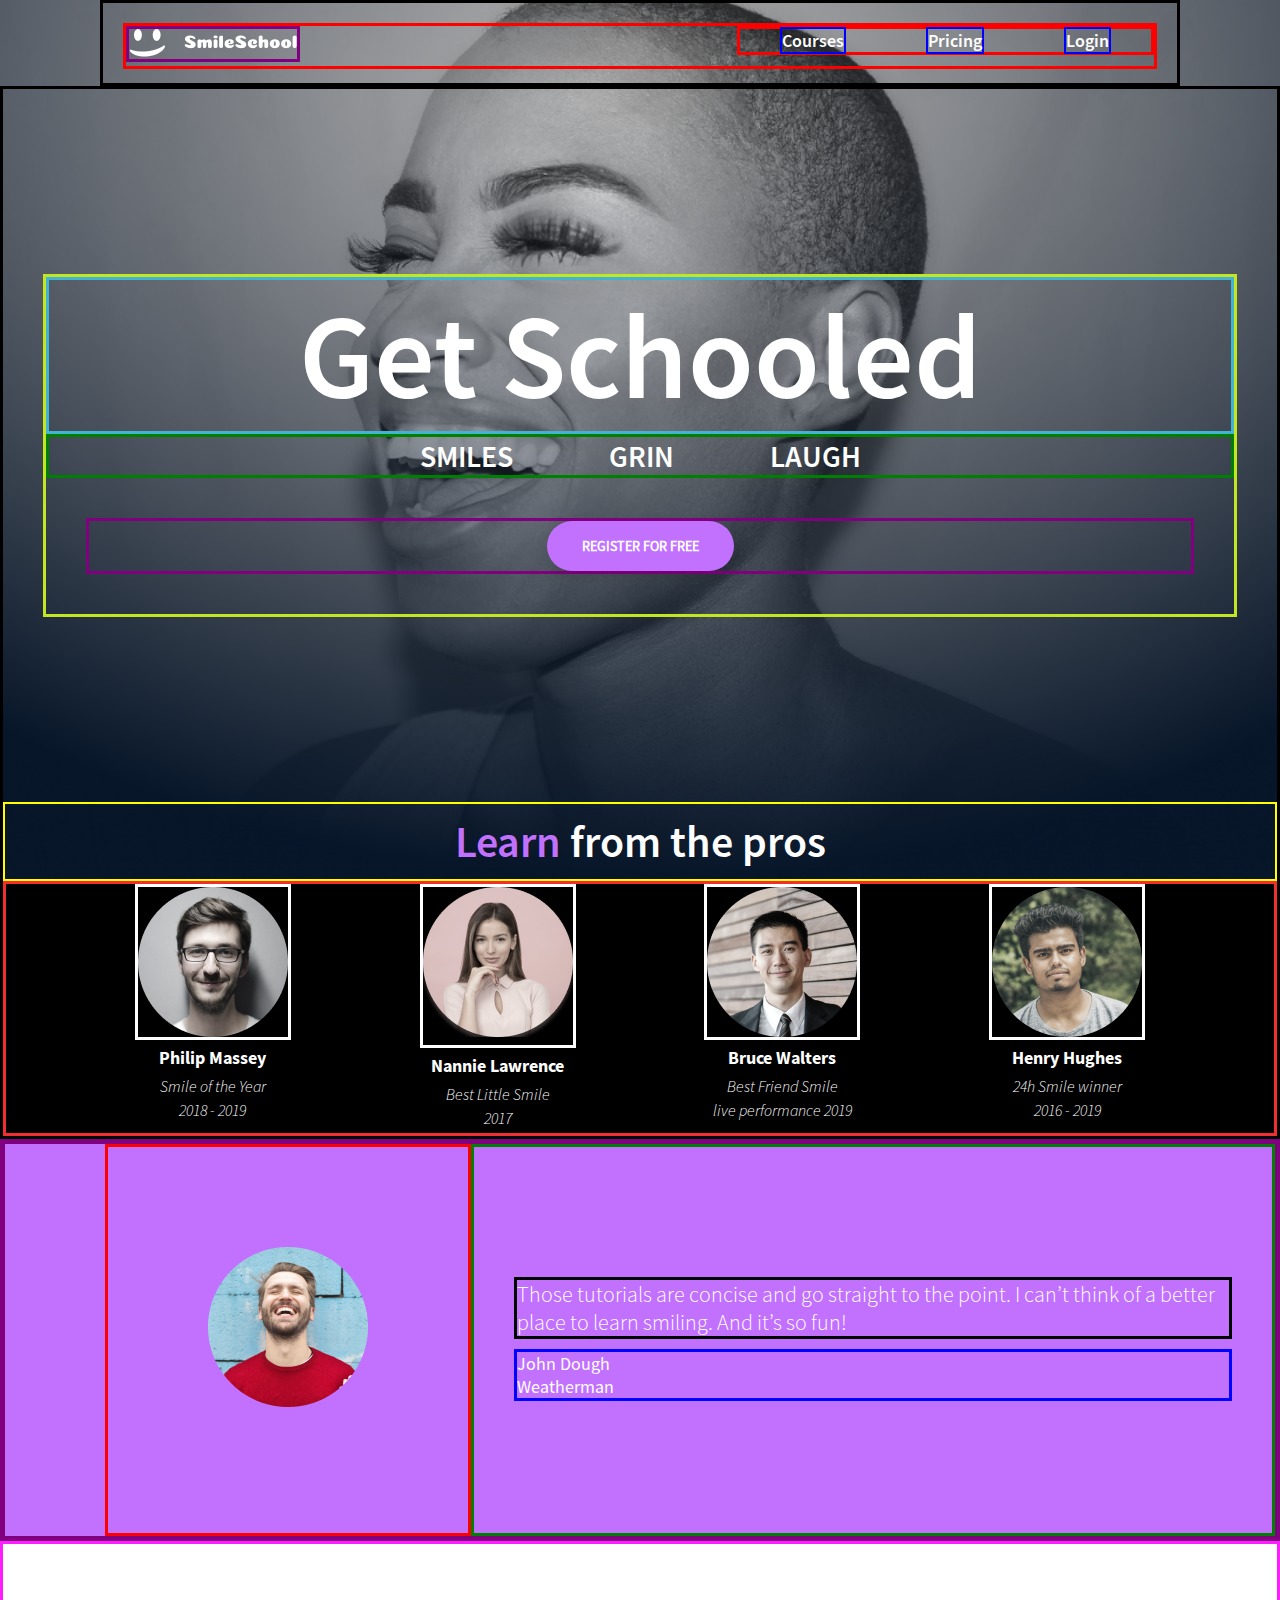
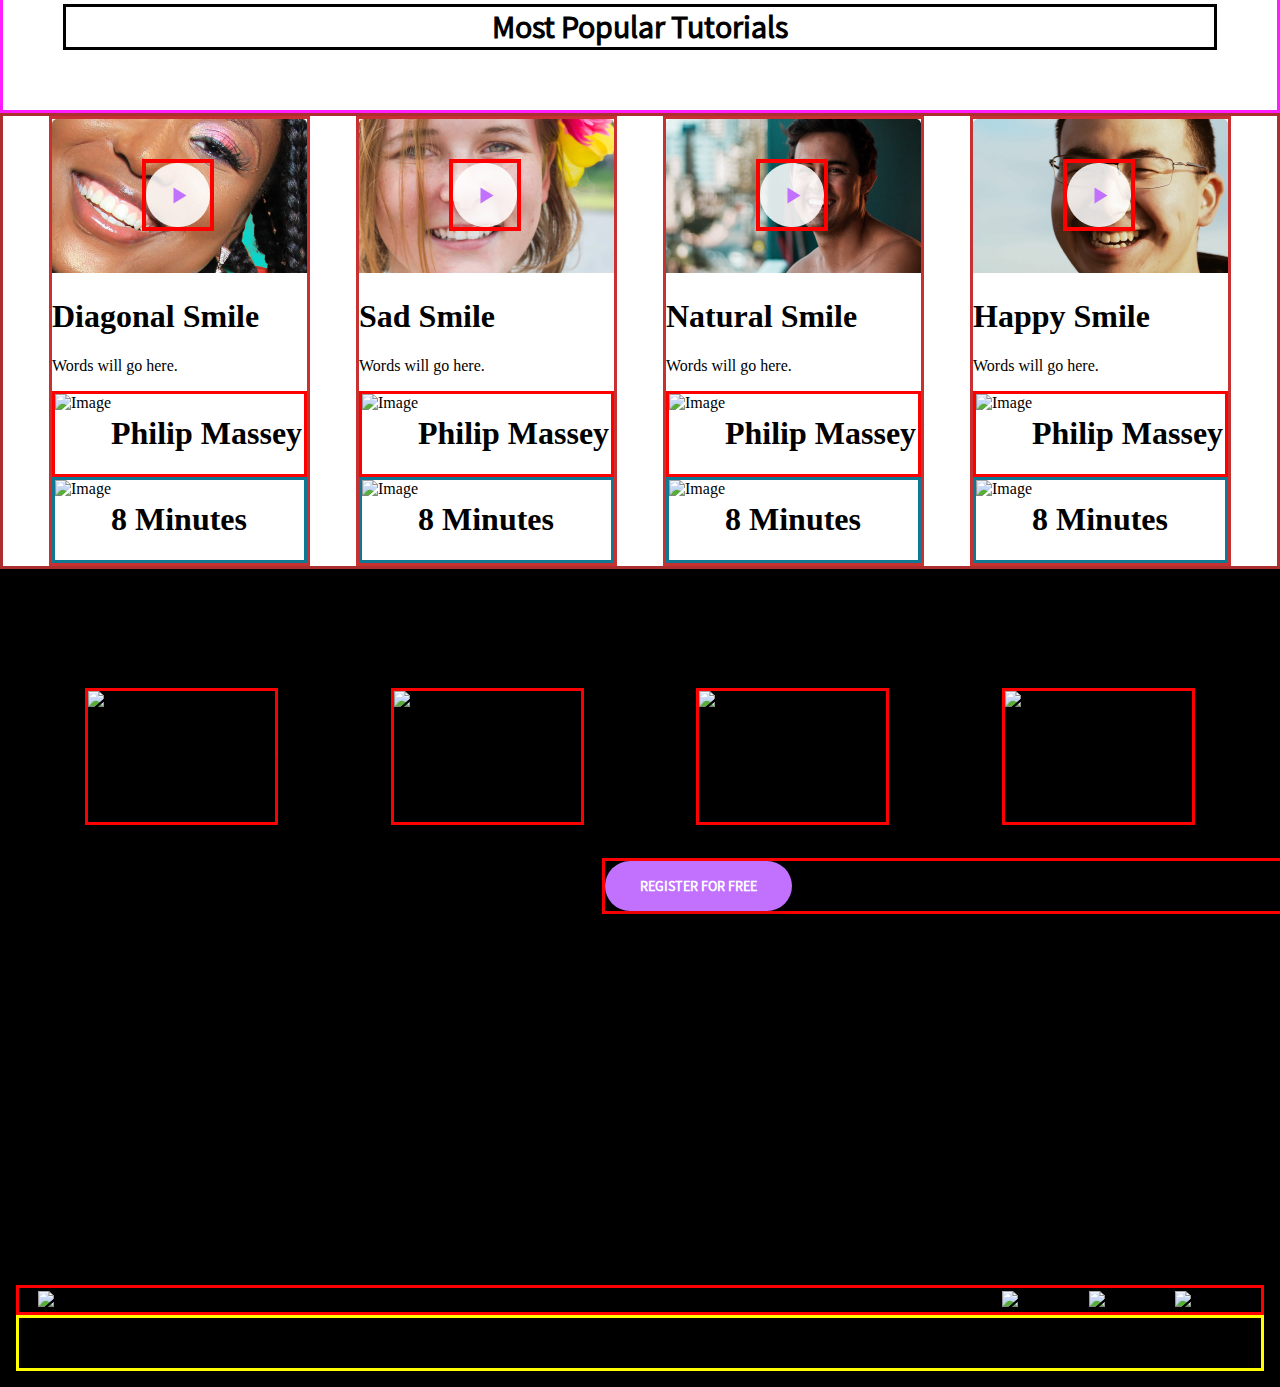
==== css_advanced/index.html @ c8254a36 "Had to rename repository to css advanced" ====
<!DOCTYPE html>
<html lang="en">

<head>
  <!-- Required meta tags -->
  <meta charset="utf-8">
  <meta name="viewport" content="width=device-width, initial-scale=1, shrink-to-fit=no">
  <link rel="stylesheet" href="index.css">
  <title>Figma</title>
</head>

<body>

  <!--This is the Navigation Bar, it contains the logo and links-->
  <div class="Header">
    <header>
      <div class="headerborder">
      <img class="headerlogo" src="./Images/logo.png" alt="Figma Logo" />
        <div class="links">
          <li><a href="Link">Courses</a></li>
          <li><a href="Link">Pricing</a></li>
          <li><a href="Link">Login</a></li>
        </div>
      </div>
    </header>
  </div>

    <main>
      <section class="Banner">
          <!--This is the Banner that says "Get Schooled"-->
          <div class="GetSchooled">
            <h1>Get Schooled</h1>
            <p>Smiles Grin Laugh</p>
            <div class="buttoncontainer">
            <button class="schooledbutton">Register for free</button>
          </div>
          </div>
          <!------------------------------------------------->

          <!--This will show the 4 pros (Phillip, Nannie, Bruce, and Henry)-->
          <div class="learntitle">
            <h1 class="learn"><span style="color: #C271FF">Learn</span> from the pros</h1>
          </div>

          <div class="ThePros">

              <!--Phillip Massey Section-->
              <div class="PhilipMassey">
                <img src="./Images/PhillipMasseyIcon.png" alt="PhilipMasseyIcon">
                <h1>Philip Massey</h1>
                <p>Smile of the Year<br>2018 - 2019</p>
              </div>

              <!--Nannie Lawrence Section-->
              <div class="NannieLawrence">
                <img src="./Images/NannieLawrenceIcon.png" alt="NannieLawrenceIcon">
                <h1>Nannie Lawrence</h1>
                <p>Best Little Smile<br>2017</p>
              </div>

              <!--Bruce Walters Section-->
              <div class="BruceWalters">
                <img src="./Images/BruceWaltersIcon.png" alt="BruceWaltersIcon">
                <h1>Bruce Walters</h1>
                <p>Best Friend Smile<br>live performance 2019</p>
              </div>

              <!--Henry Hughes Section-->
              <div class="HenryHughes">
                <img src="./Images/HenryHughesIcon.png" alt="HenryHughesIcon">
                <h1>Henry Hughes</h1>
                <p><p>24h Smile winner<br>2016 - 2019</p></p>
              </div>
            </div>
      </section>



      <!--This will contain the quote-->
      <section>
        <div class="thequote">
        <div class="QuotePerson">
          <img src="./Images/Quoteman.png" alt="mugshot">
        </div>
        <div class="QuoteSection">
          <p class="quote">Those tutorials are concise and go straight to the point. I can’t think of a better<br> place to learn smiling. And it’s so fun!</p>
          <p class="author">John Dough <br>Weatherman</p>
        </div>
      </div>
      </section>


      <!--This is a gallery of all of the deifferent videos, as well as who made them-->
      <section>
        <div class="VideoSection">
          <div class="titlevideo">
          <h1 class="populartitle">Most Popular Tutorials</h1>
          </div>
          
          <div class="videogallery">

            <!--Diagonal Smile by Philip Massey-->
            <div class="Video">
              <img class="play" src="./Images/play.png" alt="">
              <img src="./Images/preview.png" alt="image">
              <h1>Diagonal Smile</h1>
              <p>Words will go here.</p>


                  <div class="philipmaseyvideo">
                    <img src="" alt="Image">
                    <h1>Philip Massey</h1>
                  </div>

                  <div class="philipmaseyrating">
                    <img src="" alt="Image">
                    <h1>8 Minutes</h1>
                  </div>
            </div>


            <!--Sad by Philip Massey-->
            <div class="Video">
              <img class="play" src="./Images/play.png" alt="">
              <img src="./Images/preview (1).png" alt="image">
              <h1>Sad Smile</h1>
              <p>Words will go here.</p>


                  <div class="philipmaseyvideo">
                    <img src="" alt="Image">
                    <h1>Philip Massey</h1>
                  </div>

                  <div class="philipmaseyrating">
                    <img src="" alt="Image">
                    <h1>8 Minutes</h1>
                  </div>
            </div>

            <!--Natural Smile by Philip Massey-->
            <div class="Video">
              <img class="play" src="./Images/play.png" alt="">
              <img src="./Images/preview (2).png" alt="image">
              <h1>Natural Smile</h1>
              <p>Words will go here.</p>


                  <div class="philipmaseyvideo">
                    <img src="" alt="Image">
                    <h1>Philip Massey</h1>
                  </div>

                  <div class="philipmaseyrating">
                    <img src="" alt="Image">
                    <h1>8 Minutes</h1>
                  </div>
            </div>

            <!--Happy Smile by Philip Massey-->
            <div class="Video">
              <img class="play" src="./Images/play.png" alt="">
              <img src="./Images/preview (3).png" alt="image">
              <h1>Happy Smile</h1>
              <p>Words will go here.</p>


                  <div class="philipmaseyvideo">
                    <img src="" alt="Image">
                    <h1>Philip Massey</h1>
                  </div>

                  <div class="philipmaseyrating">
                    <img src="" alt="Image">
                    <h1>8 Minutes</h1>
                  </div>
            </div>
          </div>
        </section>



          <!--This will explain the benefits of memberships.-->
          <section>
            <h1 class="freemembershiptitle">Free Membership</h1>
            <div class="Membership">

              <div class="smileyface">
                <img src="" alt="img">
                <h1>Lorem Ipsum</h1>
                <p>Description box goes here</p>
              </div>

              <div class="smileyface">
                <img src="" alt="img">
                <h1>Lorem Ipsum</h1>
                <p>Description box goes here</p>
              </div>

              <div class="smileyface">
                <img src="" alt="img">
                <h1>Lorem Ipsum</h1>
                <p>Description box goes here</p>
              </div>

              <div class="smileyface">
                <img src="" alt="img">
                <h1>Lorem Ipsum</h1>
                <p>Description box goes here</p>
              </div>
            </div>
            <div class="registerbutton">
              <button class="rbutton">Register for Free</button>
            </div>
          </section>

          <!--This will display the FAQ section. Each row will conntain to boxes-->
          <section>
            <h1 class="FAQ">F.A.Q</h1>

            <div class="Row1">
              <div class="Box1">
                <h1>How does this work?</h1>
                <p>paste description here</p>
              </div>
              <div class="Box2">
                <h1>How does this work?</h1>
                <p>paste description here</p>
              </div>
            </div>

            <div class="Row2">
              <div class="Box1">
                <h1>How does this work?</h1>
                <p>paste description here</p>
              </div>
              <div class="Box2">
                <h1>How does this work?</h1>
                <p>paste description here</p>
              </div>
            </div>
          </section>

    </main>
    <!--This will display the Footer-->
    <footer>
      <div class="Footer">
        <div class="footerborder">
          <div class="logoandicons">
            <div class="bottomicon">
              <img src="" alt="bottomicon">
            </div>
            <div class="bottomlogos">
              <img src="" alt="mediaicon">
              <img src="" alt="mediaicon">
              <img src="" alt="mediaicon">
            </div>
          </div>
          <div class="bottomtext">
            <p>@smileschool2020</p>
          </div>
        </div>
      </div>
            
    </footer>
</body>
</html>
---- css_advanced/index.css ----
@font-face {
    font-family: Source Sans Pro;
    src: url(./Fonts/source-sans-pro/SourceSansPro-Regular.otf);
}

@font-face {
    font-family: Source Sans Pro-Black;
    src: url(./Fonts/source-sans-pro/SourceSansPro-Black.otf);
}

@font-face {
    font-family: Source Sans Pro-SemiBold;
    src: url(./Fonts/source-sans-pro/SourceSansPro-Semibold.otf);
}

@font-face {
    font-family: Source Sans Pro-Bold;
    src: url(./Fonts/source-sans-pro/SourceSansPro-Bold.otf);
}

@font-face {
    font-family: Source Sans Pro_Lightit;
    src: url(./Fonts/source-sans-pro/SourceSansPro-LightIt.otf);
}

@font-face {
    font-family: Source Sans Pro-Light;
    src: url(./Fonts/source-sans-pro/SourceSansPro-Light.otf);
}

html,body
{
    overflow-x: hidden;
    background-image: url(./Images/Background.png);
    background-repeat: no-repeat;
    background-size:100%;
    margin: auto;
    background-color: black;
}

/*---------------------------------------------------------------*/
/*This is the Header. It contains the logo and the navbar links*/
.Header {
    border: 3px black solid;
    height: 80px;
    width: auto;
    margin: 0px 100px; 
}

.headerlogo  {
    border: purple 3px solid;
    height: 30px;
    width: auto;
}

.headerborder {
    border: 3px red solid;
    margin: 20px;
}

.links {
    border: red solid 3px;
    display: flex;
    float: right;
    list-style: none;
}

.links a {
    color: #FFF;
    font-family: Source Sans Pro-SemiBold;
    font-size: 18px;
    font-style: normal;
    font-weight: 700;
    line-height: normal;
    margin: 40px;
    border: blue solid 2px;
    text-decoration: none;
    transition: 0.3s all;
}

.links a:hover {
    transition: 0.3s;
    font-size: 27px;
    color: blue;
}

/*---------------------------------------------------------------*/

/*---------------------------------------------------------------*/
/*This is the main banner. It will containn the title 
    Get Schooled along with the pros listed below*/
.Banner {
    border: 3px black solid;;
    height: auto;
    width: auto;
}

.GetSchooled {
    margin: 185px 40px;
    border: 3px rgb(194, 230, 34) solid;
    align-items: center;
}

.GetSchooled h1 {
    color: #FFF;
    text-align: center;
    font-family: Source Sans Pro-SemiBold;
    font-size: 120px;
    font-style: normal;
    font-weight: 700;
    line-height: normal;
    border: rgb(67, 179, 210) solid 3px;
    margin: 0px;
}

.GetSchooled p {
    color: #FFF;
    text-align: center;
    font-family: Source Sans Pro-SemiBold;
    font-size: 30px;
    font-style: normal;
    font-weight: 700;
    line-height: normal;
    border: green 3px solid;
    word-spacing: 90px;
    text-transform: uppercase;
    margin: 0px;
}

.GetSchooled p:hover {
    transform: scale(1.1);
    transition: 0.3s ease-in;
}

.buttoncontainer {
    text-align: center;
    border: purple 3px solid;
    margin: 40px;
}

/*This button will have an effect when you hover over it.*/
button {
    color: #FFF;
    text-align: center;
    font-family: Source Sans Pro;
    font-size: 14px;
    font-style: normal;
    font-weight: 600;
    line-height: normal;
    height: 50px;
    align-content: center;
    justify-content: center;
    font-size: 14px;
    margin: auto;
    padding: 1em 2.5em 1em 2.5em;
    border: none;
    border-radius: 30px;
    text-transform: uppercase;
    background: #C271FF;
    box-shadow: 0 0.4em 1em rgba(0, 0, 0, 0.1);
}

button:hover {
    color: #C271FF;
    transition: 0.2s;
    transform: scale(1.02);
    background-color: white;
    box-shadow: 0 0.4em 1em rgba(0, 0, 0, 0.1),
                0 0.4em 1em rgba(0, 0, 0, 0.1),
                0 0.4em 1em rgba(0, 0, 0, 0.1),
                0 0.4em 1em rgba(0, 0, 0, 0.1);
}

.learntitle {
    color: #FFF;
    font-family: Source Sans Pro-SemiBold;
    font-size: 22px;
    font-style: normal;
    font-weight: 300;
    line-height: normal;
    text-align: center;
    border: yellow solid 2px;
}

.learntitle h1 {
    margin: 10px;
}


.ThePros {
    border: 3px rgb(241, 47, 47) solid;
    display: flex;
    justify-content: space-evenly;
}

/*Each icon will grow and saturate when hovered over*/
.ThePros img {
    filter: saturate(0.4);
    border: white solid 3px;
}

.ThePros img:hover {
    filter: saturate(1);
    transition: 0.3s;
    transform: scale(1.1);
}


.ThePros h1 {
    color: #FFF;
    text-align: center;
    font-family: Source Sans Pro-Bold;
    font-size: 18px;
    font-style: normal;
    font-weight: 900;
    line-height: 27px;
    margin: 0px;
}

.ThePros p {
    color: #FFF;
    text-align: center;
    font-family: Source Sans Pro_Lightit;
    font-size: 16px;
    font-style: italic;
    font-weight: 400;
    line-height: 24px;
    margin: 3px;
}


/*---------------------------------------------------------------*/

/*---------------------------------------------------------------*/
/*This will display a portrait of a man, along with his quote to the side*/
.thequote {
    display: flex;
    border: purple solid 5px;
    margin-top: 0px;
    width: auto;
    height: 392px;
    background-color: #C271FF;
}

.QuotePerson {
    align-items: center;
    justify-content: center;
    border: 3px red solid;
    margin-left: 100px;
}

.QuotePerson img {
    display: flex;
    margin: 100px;
}

.QuoteSection {
    width: 900px;
    border: green 3px solid;
    justify-content: center;
}

.QuoteSection .quote{
    font-family: Source Sans Pro-Light;
    color: #FFF;
    font-size: 22px;
    border: 3px black solid;
    margin-top: 130px;
}

.QuoteSection p {
    color: #FFF;
    font-family: Source Sans Pro;
    border: blue solid 3px;
    margin: 10px 40px;
    font-size: 18px;
}

.QuoteSection 
/*---------------------------------------------------------------*/

/*---------------------------------------------------------------*/
/*This is the video gallery that will display thumbnails and the 
    content creator*/
.VideoSection {
    border: 3px black solid;
}

.titlevideo {
    background-color: #FFF;
    border: rgb(255, 29, 255) solid 3px;
}

.populartitle {
    border: 3px black solid;
    text-align: center;
    margin: 60px;
    font-family: Source Sans Pro;
}

.videogallery {
    background-color: #FFF;
    border: 3px rgb(173, 46, 46) solid;
    display: flex;
    justify-content: space-evenly;
}

.play {
    margin: 40px 90px;
    position: absolute;
    border: red solid 4px;
    transition: 0.3s;
}

.play:hover {
    transition: 0.3s;
    transform: scale(1.1);
    filter: brightness(1.1);
}

.Video {
    height: 100%;
    border: 3px rgb(199, 49, 49) solid;
}

.philipmaseyvideo {
    border: 3px red solid;
    display: flex;
}

.philipmaseyrating {
    border: 3px rgb(16, 120, 147) solid;
    display: flex;
}
/*---------------------------------------------------------------*/

/*---------------------------------------------------------------*/
/*This is the Freemembership section. Most of the text will be lorem ipsum,
    along with a register for free button*/
.freemembershiptitle {
    text-align: center;
    border: 3px black solid;
}

.Membership {
    border: 3px black solid;
    display: flex;
    justify-content: space-evenly;
}

.Membership h1 {
    text-align: center;
}

.Membership p {
    text-align: center;
}

.smileyface {
    border: 3px red solid;
    margin: 30px;
}

.registerbutton {
    border: 3px red solid;
    position: relative;
    left: 47%;
}
/*---------------------------------------------------------------*/

/*---------------------------------------------------------------*/
/*This will display the FAQ section, also mostly filled with Lorem Ipsum*/

.FAQ {
    margin-top: 50px;
    border: 3px black solid;
    text-align: center;
}

.Row1 {
    border: 3px black solid;
    justify-content: space-evenly;
    display: flex;
}

.Row2 {
    border: 3px black solid;
    justify-content: space-evenly;
    display: flex;
}
/*---------------------------------------------------------------*/

/*---------------------------------------------------------------*/
/*This is the footer. It will be at the very end of the website and contain media icson.*/

.Footer {
    border: 3px black solid;
}

.footerborder {
    margin: 10px;
    border: 3px black solid;
}

.logoandicons {
    justify-content: right;
    display: flex;
    border: 3px red solid;
}

.bottomicon {
    left: -70%;
    position: relative;
    border: 3px black solid;
}

.bottomlogos {
    align-items: right;
    border: 3px black solid;
}

.bottomtext {
    text-align: center;
    justify-content: center;
    border: 3px yellow solid;
}
/*---------------------------------------------------------------*/
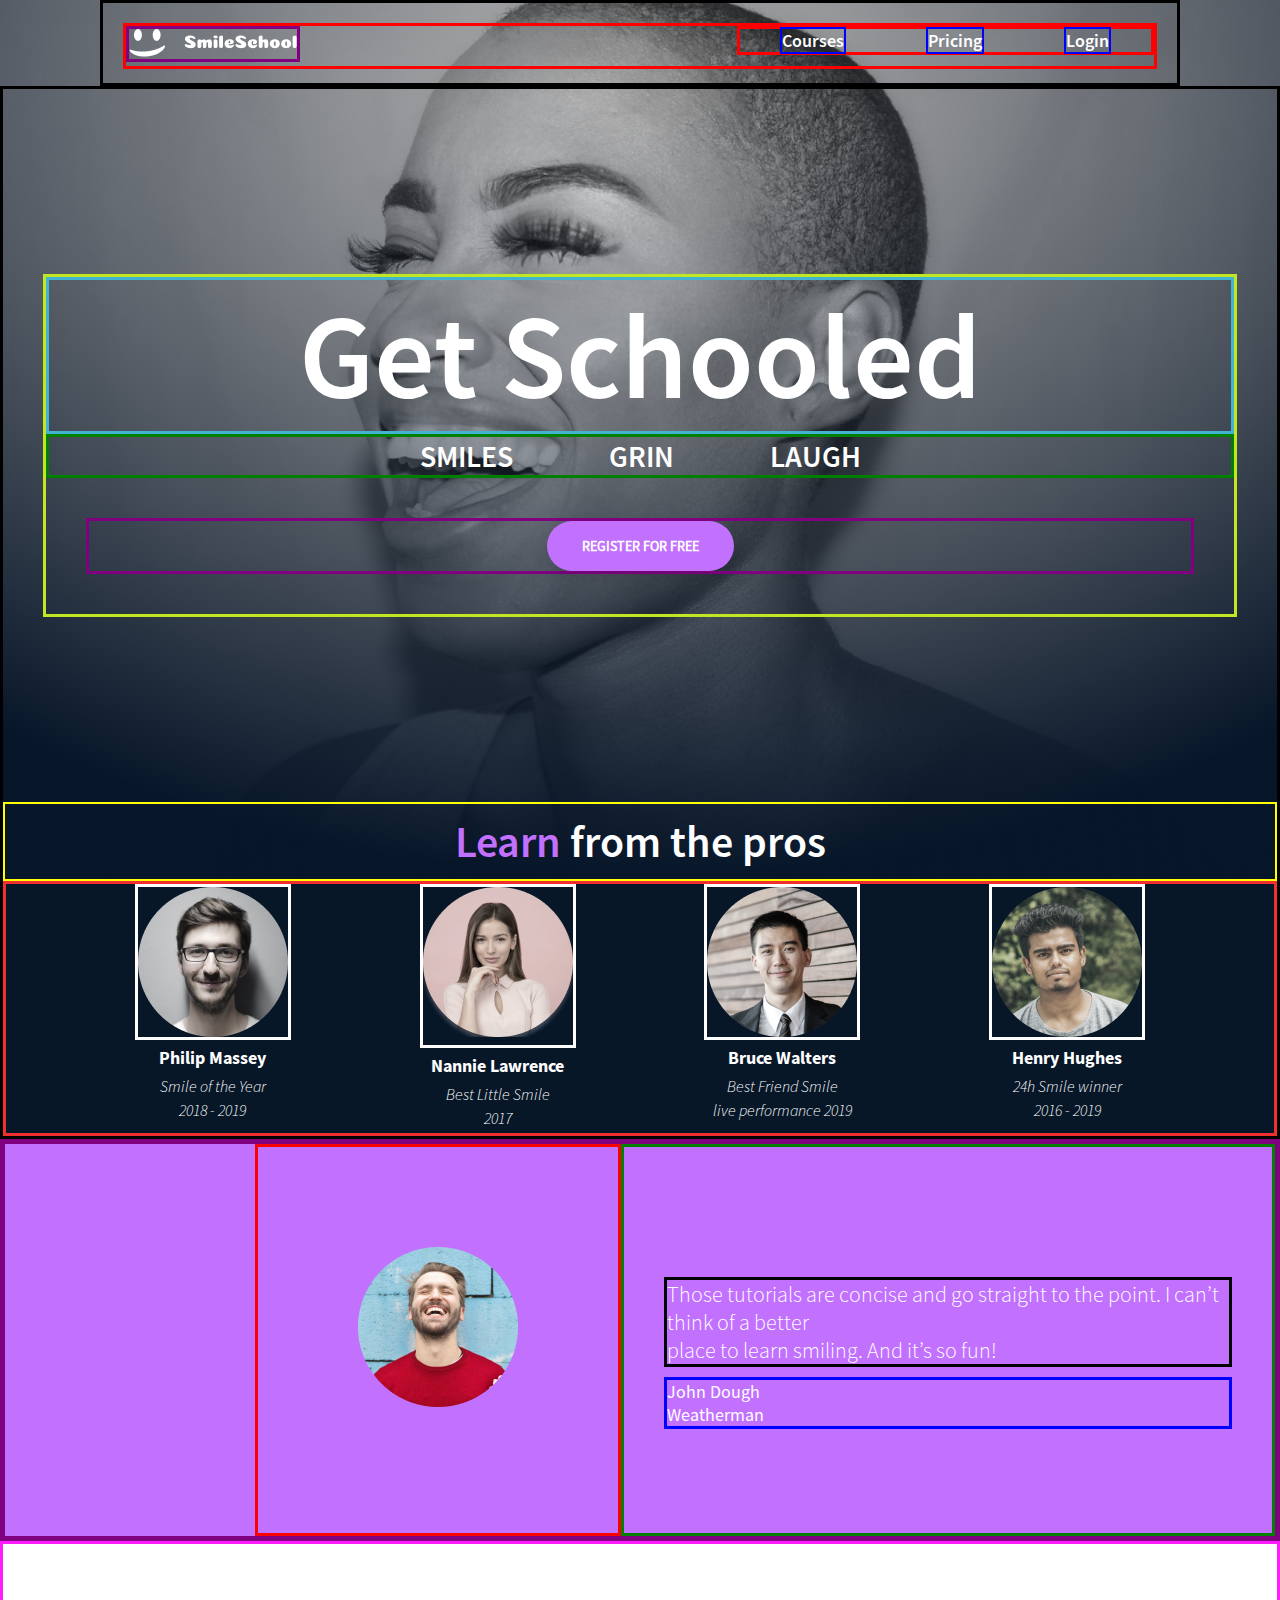
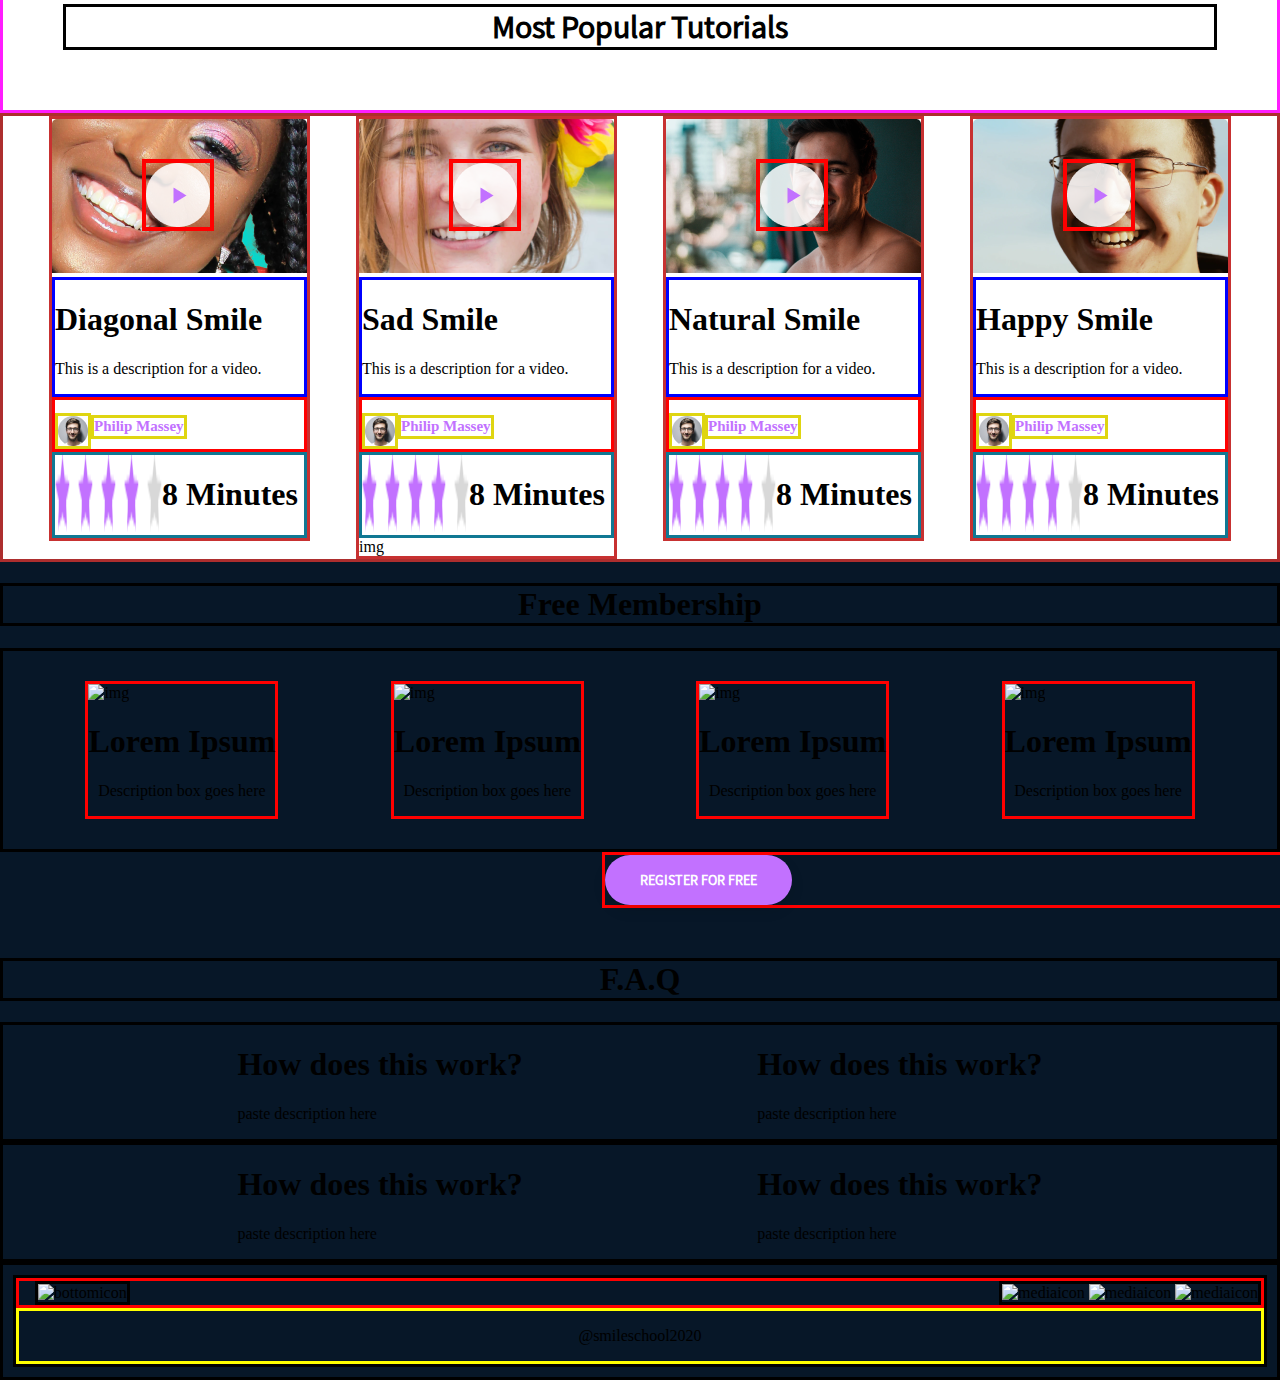
==== commit c77db21a: "video adjustments" ====
--- a/css_advanced/index.html
+++ b/css_advanced/index.html
@@ -103,17 +103,19 @@
             <div class="Video">
               <img class="play" src="./Images/play.png" alt="">
               <img src="./Images/preview.png" alt="image">
+              <div class="titleanddesc">
               <h1>Diagonal Smile</h1>
-              <p>Words will go here.</p>
-
-
-                  <div class="philipmaseyvideo">
-                    <img src="" alt="Image">
-                    <h1>Philip Massey</h1>
-                  </div>
-
-                  <div class="philipmaseyrating">
-                    <img src="" alt="Image">
+              <p>This is a description for a video.</p>
+            </div>
+
+
+                  <div class="philipmaseyvideo">
+                    <img src="./Images/smallavatar.png" alt="Image">
+                    <h1>Philip Massey</h1>
+                  </div>
+
+                  <div class="philipmaseyrating">
+                    <img src="./Images/rating.png" alt="Image">
                     <h1>8 Minutes</h1>
                   </div>
             </div>
@@ -123,18 +125,24 @@
             <div class="Video">
               <img class="play" src="./Images/play.png" alt="">
               <img src="./Images/preview (1).png" alt="image">
+              <div class="titleanddesc">
               <h1>Sad Smile</h1>
-              <p>Words will go here.</p>
-
-
-                  <div class="philipmaseyvideo">
-                    <img src="" alt="Image">
-                    <h1>Philip Massey</h1>
-                  </div>
-
-                  <div class="philipmaseyrating">
-                    <img src="" alt="Image">
-                    <h1>8 Minutes</h1>
+              <p>This is a description for a video.</p>
+              </div>
+
+
+                  <div class="philipmaseyvideo">
+                    <img src="./Images/smallavatar.png" alt="Image">
+                    <h1>Philip Massey</h1>
+                  </div>
+
+                  <div class="philipmaseyrating">
+                    <img src="./Images/rating.png" alt="Image">
+                    <h1>8 Minutes</h1>
+                  </div>
+
+                  <div>
+                    img
                   </div>
             </div>
 
@@ -142,17 +150,19 @@
             <div class="Video">
               <img class="play" src="./Images/play.png" alt="">
               <img src="./Images/preview (2).png" alt="image">
+              <div class="titleanddesc">
               <h1>Natural Smile</h1>
-              <p>Words will go here.</p>
-
-
-                  <div class="philipmaseyvideo">
-                    <img src="" alt="Image">
-                    <h1>Philip Massey</h1>
-                  </div>
-
-                  <div class="philipmaseyrating">
-                    <img src="" alt="Image">
+              <p>This is a description for a video.</p>
+              </div>
+
+
+                  <div class="philipmaseyvideo">
+                    <img src="./Images/smallavatar.png" alt="Image">
+                    <h1>Philip Massey</h1>
+                  </div>
+
+                  <div class="philipmaseyrating">
+                    <img src="./Images/rating.png" alt="Image">
                     <h1>8 Minutes</h1>
                   </div>
             </div>
@@ -161,17 +171,19 @@
             <div class="Video">
               <img class="play" src="./Images/play.png" alt="">
               <img src="./Images/preview (3).png" alt="image">
-              <h1>Happy Smile</h1>
-              <p>Words will go here.</p>
-
-
-                  <div class="philipmaseyvideo">
-                    <img src="" alt="Image">
-                    <h1>Philip Massey</h1>
-                  </div>
-
-                  <div class="philipmaseyrating">
-                    <img src="" alt="Image">
+              <div class="titleanddesc">
+                <h1>Happy Smile</h1>
+                <p>This is a description for a video.</p>
+              </div>
+
+
+                  <div class="philipmaseyvideo">
+                    <img src="./Images/smallavatar.png" alt="Image">
+                    <h1>Philip Massey</h1>
+                  </div>
+
+                  <div class="philipmaseyrating">
+                    <img src="./Images/rating.png" alt="Image">
                     <h1>8 Minutes</h1>
                   </div>
             </div>
--- a/css_advanced/index.css
+++ b/css_advanced/index.css
@@ -35,7 +35,7 @@
     background-repeat: no-repeat;
     background-size:100%;
     margin: auto;
-    background-color: black;
+    background-color: #071728;
 }
 
 /*---------------------------------------------------------------*/
@@ -246,7 +246,7 @@
     align-items: center;
     justify-content: center;
     border: 3px red solid;
-    margin-left: 100px;
+    margin-left: 250px;
 }
 
 .QuotePerson img {
@@ -323,9 +323,29 @@
     border: 3px rgb(199, 49, 49) solid;
 }
 
+.titleanddesc {
+    border: blue solid 3px;
+}
+
 .philipmaseyvideo {
     border: 3px red solid;
     display: flex;
+    height: auto;
+}
+
+.philipmaseyvideo img {
+    border: 3px rgb(223, 213, 17) solid;
+    display: flex;
+    height: 100%;
+    margin-top: 13px;
+}
+
+.philipmaseyvideo h1 {
+    border: 3px rgb(223, 213, 17) solid;
+    display: flex;
+    margin-top: 15px;
+    color: #C271FF;
+    font-size: 15px;
 }
 
 .philipmaseyrating {
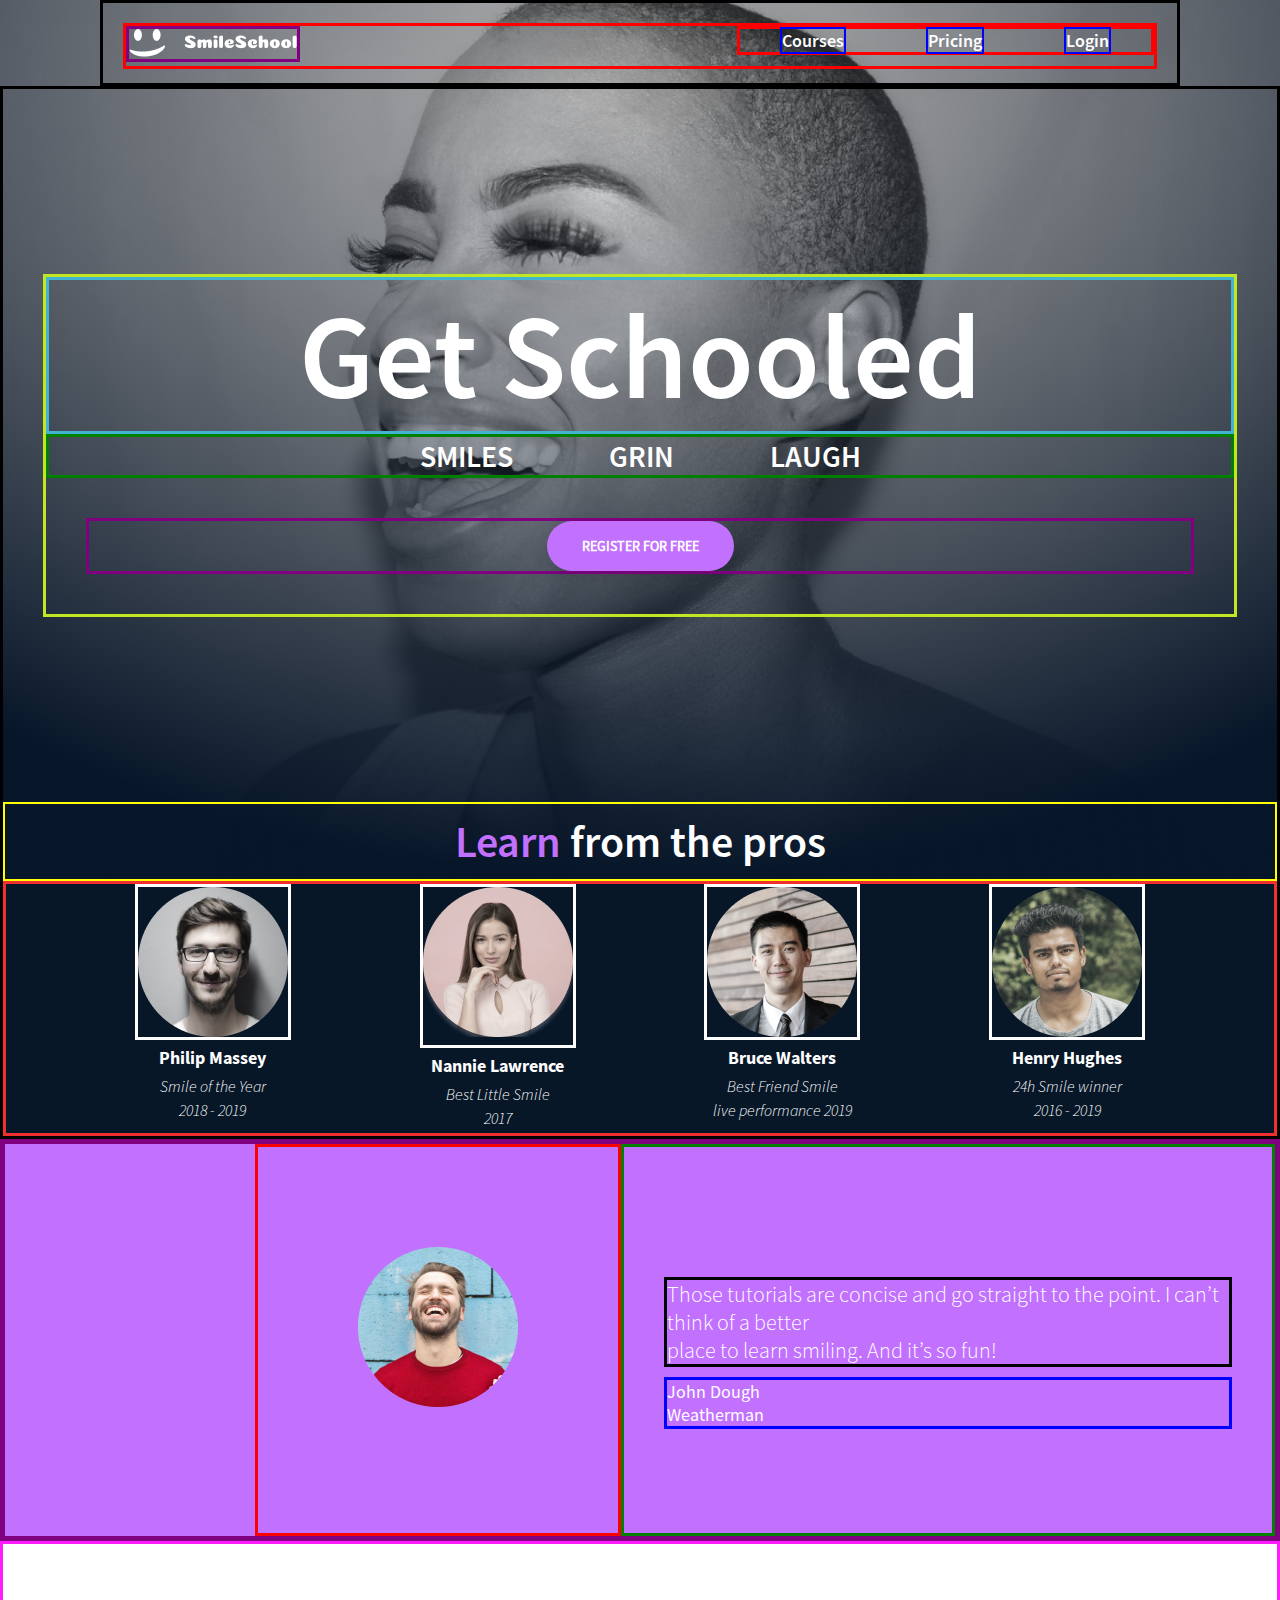
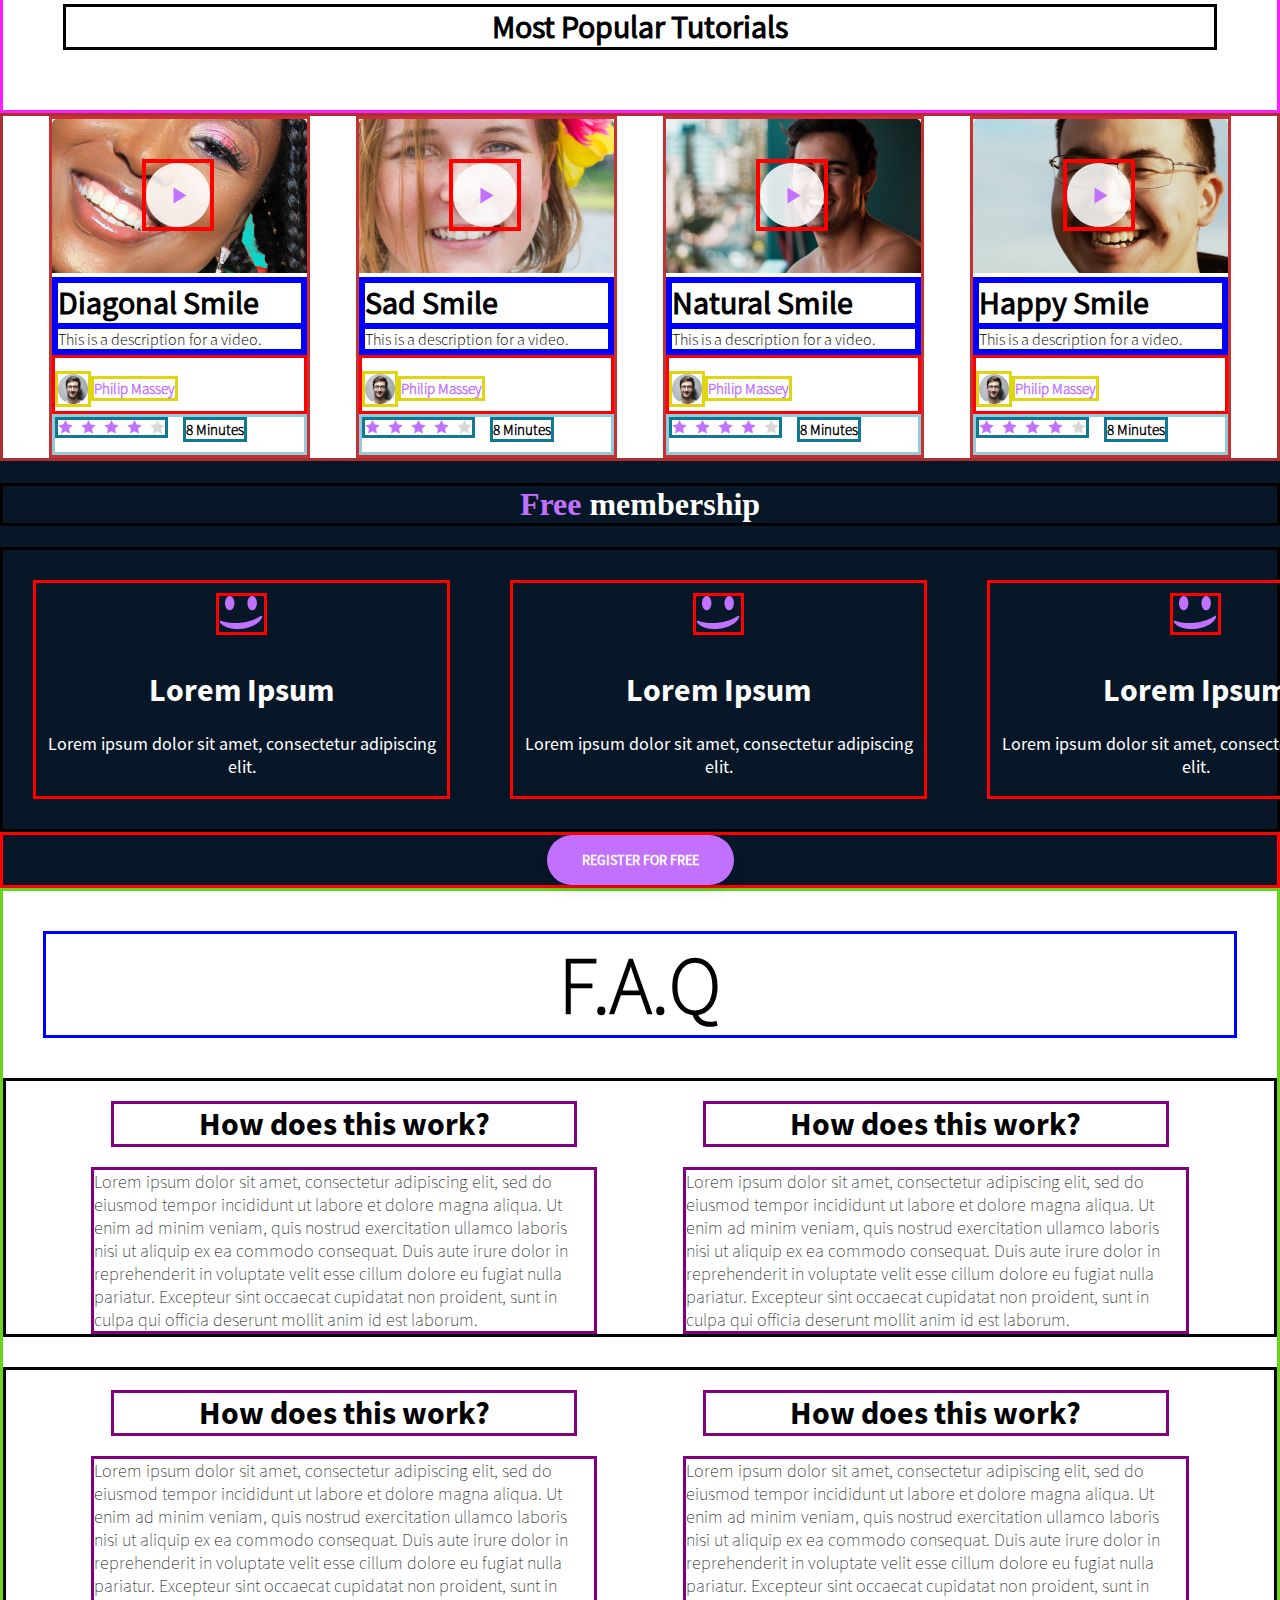
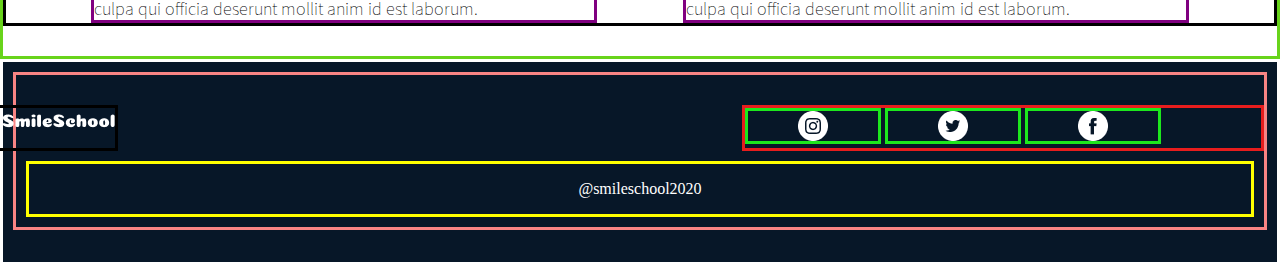
==== commit 8c6e7303: "Footer fixes" ====
--- a/css_advanced/index.html
+++ b/css_advanced/index.html
@@ -140,10 +140,6 @@
                     <img src="./Images/rating.png" alt="Image">
                     <h1>8 Minutes</h1>
                   </div>
-
-                  <div>
-                    img
-                  </div>
             </div>
 
             <!--Natural Smile by Philip Massey-->
@@ -193,32 +189,32 @@
 
 
           <!--This will explain the benefits of memberships.-->
-          <section>
-            <h1 class="freemembershiptitle">Free Membership</h1>
+          <section class="membersection">
+            <h1 class="freemembershiptitle"><span style="color: #C271FF">Free</span> membership</h1>
             <div class="Membership">
 
               <div class="smileyface">
-                <img src="" alt="img">
-                <h1>Lorem Ipsum</h1>
-                <p>Description box goes here</p>
-              </div>
-
-              <div class="smileyface">
-                <img src="" alt="img">
-                <h1>Lorem Ipsum</h1>
-                <p>Description box goes here</p>
-              </div>
-
-              <div class="smileyface">
-                <img src="" alt="img">
-                <h1>Lorem Ipsum</h1>
-                <p>Description box goes here</p>
-              </div>
-
-              <div class="smileyface">
-                <img src="" alt="img">
-                <h1>Lorem Ipsum</h1>
-                <p>Description box goes here</p>
+                <img src="./Images/smile.png" alt="img">
+                <h1>Lorem Ipsum</h1>
+                <p>Lorem ipsum dolor sit amet, consectetur adipiscing elit.</p>
+              </div>
+
+              <div class="smileyface">
+                <img src="./Images/smile.png" alt="img">
+                <h1>Lorem Ipsum</h1>
+                <p>Lorem ipsum dolor sit amet, consectetur adipiscing elit.</p>
+              </div>
+
+              <div class="smileyface">
+                <img src="./Images/smile.png" alt="img">
+                <h1>Lorem Ipsum</h1>
+                <p>Lorem ipsum dolor sit amet, consectetur adipiscing elit.</p>
+              </div>
+
+              <div class="smileyface">
+                <img src="./Images/smile.png" alt="img">
+                <h1>Lorem Ipsum</h1>
+                <p>Lorem ipsum dolor sit amet, consectetur adipiscing elit.</p>
               </div>
             </div>
             <div class="registerbutton">
@@ -227,28 +223,28 @@
           </section>
 
           <!--This will display the FAQ section. Each row will conntain to boxes-->
-          <section>
+          <section class="faqsection">
             <h1 class="FAQ">F.A.Q</h1>
 
             <div class="Row1">
               <div class="Box1">
                 <h1>How does this work?</h1>
-                <p>paste description here</p>
+                <p>Lorem ipsum dolor sit amet, consectetur adipiscing elit, sed do eiusmod tempor incididunt ut labore et dolore magna aliqua. Ut enim ad minim veniam, quis nostrud exercitation ullamco laboris nisi ut aliquip ex ea commodo consequat. Duis aute irure dolor in reprehenderit in voluptate velit esse cillum dolore eu fugiat nulla pariatur. Excepteur sint occaecat cupidatat non proident, sunt in culpa qui officia deserunt mollit anim id est laborum.</p>
               </div>
               <div class="Box2">
                 <h1>How does this work?</h1>
-                <p>paste description here</p>
+                <p>Lorem ipsum dolor sit amet, consectetur adipiscing elit, sed do eiusmod tempor incididunt ut labore et dolore magna aliqua. Ut enim ad minim veniam, quis nostrud exercitation ullamco laboris nisi ut aliquip ex ea commodo consequat. Duis aute irure dolor in reprehenderit in voluptate velit esse cillum dolore eu fugiat nulla pariatur. Excepteur sint occaecat cupidatat non proident, sunt in culpa qui officia deserunt mollit anim id est laborum.</p>
               </div>
             </div>
 
             <div class="Row2">
               <div class="Box1">
                 <h1>How does this work?</h1>
-                <p>paste description here</p>
+                <p>Lorem ipsum dolor sit amet, consectetur adipiscing elit, sed do eiusmod tempor incididunt ut labore et dolore magna aliqua. Ut enim ad minim veniam, quis nostrud exercitation ullamco laboris nisi ut aliquip ex ea commodo consequat. Duis aute irure dolor in reprehenderit in voluptate velit esse cillum dolore eu fugiat nulla pariatur. Excepteur sint occaecat cupidatat non proident, sunt in culpa qui officia deserunt mollit anim id est laborum.</p>
               </div>
               <div class="Box2">
                 <h1>How does this work?</h1>
-                <p>paste description here</p>
+                <p>Lorem ipsum dolor sit amet, consectetur adipiscing elit, sed do eiusmod tempor incididunt ut labore et dolore magna aliqua. Ut enim ad minim veniam, quis nostrud exercitation ullamco laboris nisi ut aliquip ex ea commodo consequat. Duis aute irure dolor in reprehenderit in voluptate velit esse cillum dolore eu fugiat nulla pariatur. Excepteur sint occaecat cupidatat non proident, sunt in culpa qui officia deserunt mollit anim id est laborum.</p>
               </div>
             </div>
           </section>
@@ -260,12 +256,12 @@
         <div class="footerborder">
           <div class="logoandicons">
             <div class="bottomicon">
-              <img src="" alt="bottomicon">
+              <img class="footerlogo" src="./Images/logo.png" alt="Figma Logo" />
             </div>
             <div class="bottomlogos">
-              <img src="" alt="mediaicon">
-              <img src="" alt="mediaicon">
-              <img src="" alt="mediaicon">
+              <img src="./Images/Instagram_White.png" alt="mediaicon">
+              <img src="./Images/Twitter_White.png" alt="mediaicon">
+              <img src="./Images/Facebook_White.png" alt="mediaicon">
             </div>
           </div>
           <div class="bottomtext">
--- a/css_advanced/index.css
+++ b/css_advanced/index.css
@@ -26,6 +26,11 @@
 @font-face {
     font-family: Source Sans Pro-Light;
     src: url(./Fonts/source-sans-pro/SourceSansPro-Light.otf);
+}
+
+@font-face {
+    font-family: Source Sans Pro-ExtraLight;
+    src: url(./Fonts/source-sans-pro/SourceSansPro-ExtraLight.otf);
 }
 
 html,body
@@ -303,6 +308,7 @@
     border: 3px rgb(173, 46, 46) solid;
     display: flex;
     justify-content: space-evenly;
+    height: auto;
 }
 
 .play {
@@ -327,6 +333,18 @@
     border: blue solid 3px;
 }
 
+.titleanddesc h1{
+    border: blue solid 3px;
+    margin: 0px;
+    font-family: Source Sans Pro;
+}
+
+.titleanddesc p{
+    border: blue solid 3px;
+    margin: 0px;
+    font-family:  Source Sans Pro-Light;
+}
+
 .philipmaseyvideo {
     border: 3px red solid;
     display: flex;
@@ -343,14 +361,29 @@
 .philipmaseyvideo h1 {
     border: 3px rgb(223, 213, 17) solid;
     display: flex;
-    margin-top: 15px;
+    margin-top: 18px;
     color: #C271FF;
     font-size: 15px;
+    font-family: Source Sans Pro-Light;
 }
 
 .philipmaseyrating {
+    border: 3px rgb(143, 203, 218) solid;
+    display: flex;
+}
+
+.philipmaseyrating img {
     border: 3px rgb(16, 120, 147) solid;
-    display: flex;
+    height: 100%;
+}
+
+.philipmaseyrating h1 {
+    font-family: Source Sans Pro-Light;
+    border: 3px rgb(16, 120, 147) solid;
+    height: 100%;
+    margin-top: 0px;
+    margin-left: 15px;
+    font-size: 15px;
 }
 /*---------------------------------------------------------------*/
 
@@ -358,6 +391,7 @@
 /*This is the Freemembership section. Most of the text will be lorem ipsum,
     along with a register for free button*/
 .freemembershiptitle {
+    color: #FFF;
     text-align: center;
     border: 3px black solid;
 }
@@ -369,11 +403,16 @@
 }
 
 .Membership h1 {
+    font-family: Source Sans Pro-Bold;
+    color: #FFF;
     text-align: center;
 }
 
 .Membership p {
-    text-align: center;
+    font-family: Source Sans Pro;
+    color: #FFF;
+    text-align: center;
+    font-size: 18px;
 }
 
 .smileyface {
@@ -381,32 +420,78 @@
     margin: 30px;
 }
 
+.smileyface img{
+    border: 3px red solid;
+    margin: 10px 180px;
+}
+
 .registerbutton {
+    text-align: center;
     border: 3px red solid;
     position: relative;
-    left: 47%;
 }
 /*---------------------------------------------------------------*/
 
 /*---------------------------------------------------------------*/
 /*This will display the FAQ section, also mostly filled with Lorem Ipsum*/
 
+
+.faqsection{
+    background: #FFF;
+    border: rgb(104, 212, 27) solid 3px;
+}
+
 .FAQ {
-    margin-top: 50px;
-    border: 3px black solid;
-    text-align: center;
-}
+    border: blue solid 3px;
+    font-size: 80px;
+    font-family: Source Sans Pro-ExtraLight;
+    text-align: center;
+    margin: 40px;
+}
+
 
 .Row1 {
     border: 3px black solid;
     justify-content: space-evenly;
     display: flex;
+    margin: 30px 0px;
+}
+
+.Row1 h1 {
+    font-family: Source Sans Pro-Bold;
+    border: purple solid 3px;
+    text-align: center;
+    margin: 20px;
+}
+
+.Row1 p {
+    font-family: Source Sans Pro-ExtraLight;
+    border: purple solid 3px;
+    width: 500px;
+    margin: 0px;
+    font-size: 18px;
 }
 
 .Row2 {
     border: 3px black solid;
     justify-content: space-evenly;
     display: flex;
+    margin: 30px 0px;
+}
+
+.Row2 h1 {
+    font-family: Source Sans Pro-Bold;
+    border: purple solid 3px;
+    text-align: center;
+    margin: 20px;
+}
+
+.Row2 p {
+    font-family: Source Sans Pro-ExtraLight;
+    border: purple solid 3px;
+    width: 500px;
+    margin: 0px;
+    font-size: 18px;
 }
 /*---------------------------------------------------------------*/
 
@@ -414,37 +499,49 @@
 /*This is the footer. It will be at the very end of the website and contain media icson.*/
 
 .Footer {
-    border: 3px black solid;
+    border: 3px rgb(255, 255, 255) solid;
+    height: 200px;
 }
 
 .footerborder {
     margin: 10px;
-    border: 3px black solid;
+    border: 3px rgb(248, 132, 132) solid;
+    height: auto;
 }
 
 .logoandicons {
     justify-content: right;
     display: flex;
-    border: 3px red solid;
+    border: 3px red solid 5px;
 }
 
 .bottomicon {
-    left: -70%;
+    left: -50%;
     position: relative;
     border: 3px black solid;
+    margin-top: 30px;
 }
 
 .bottomlogos {
+    margin-top: 30px;
     align-items: right;
-    border: 3px black solid;
+    border: 3px rgb(231, 29, 29) solid;
+    padding-right: 100px;
+}
+
+.bottomlogos img{
+    border: 3px rgb(29, 231, 29) solid;
+    padding: 0px 50px;
 }
 
 .bottomtext {
+    margin: 10px;
     text-align: center;
     justify-content: center;
     border: 3px yellow solid;
-}
-/*---------------------------------------------------------------*/
-
-
-
+    color: white;
+}
+/*---------------------------------------------------------------*/
+
+
+
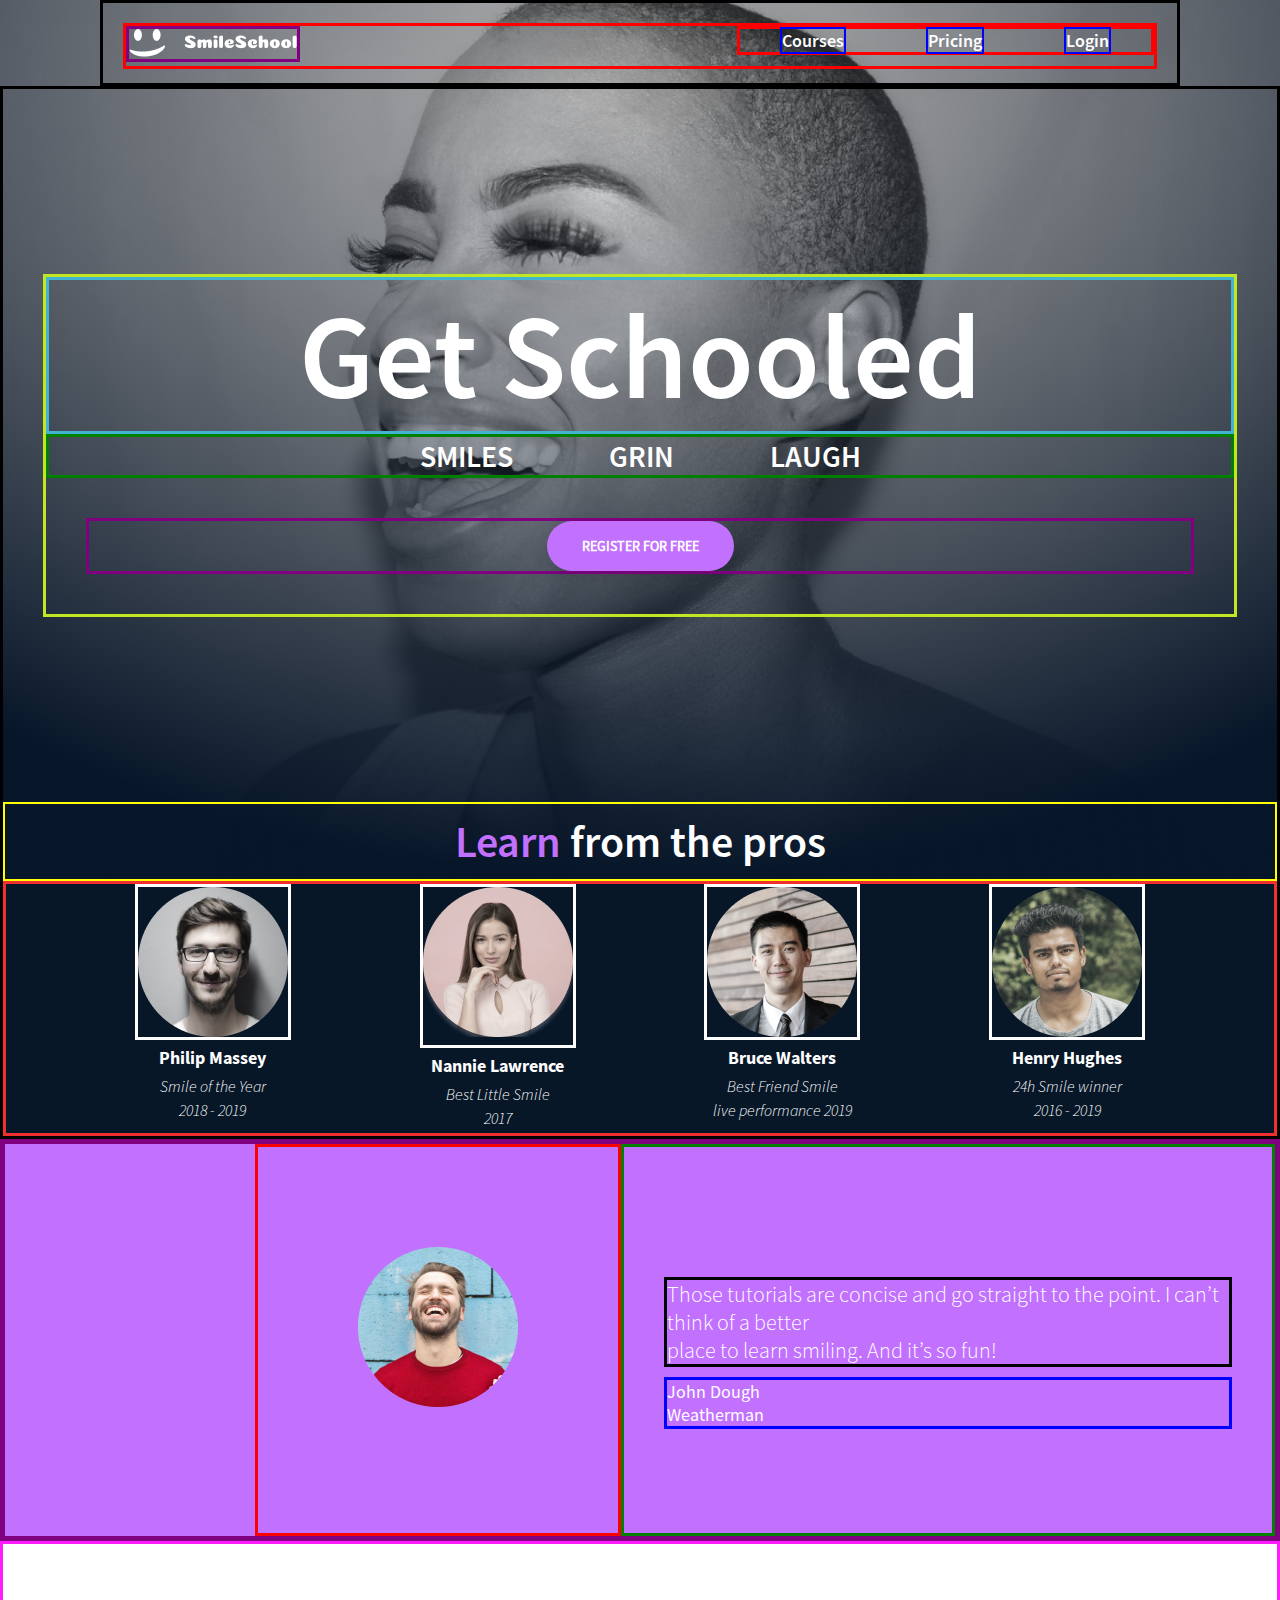
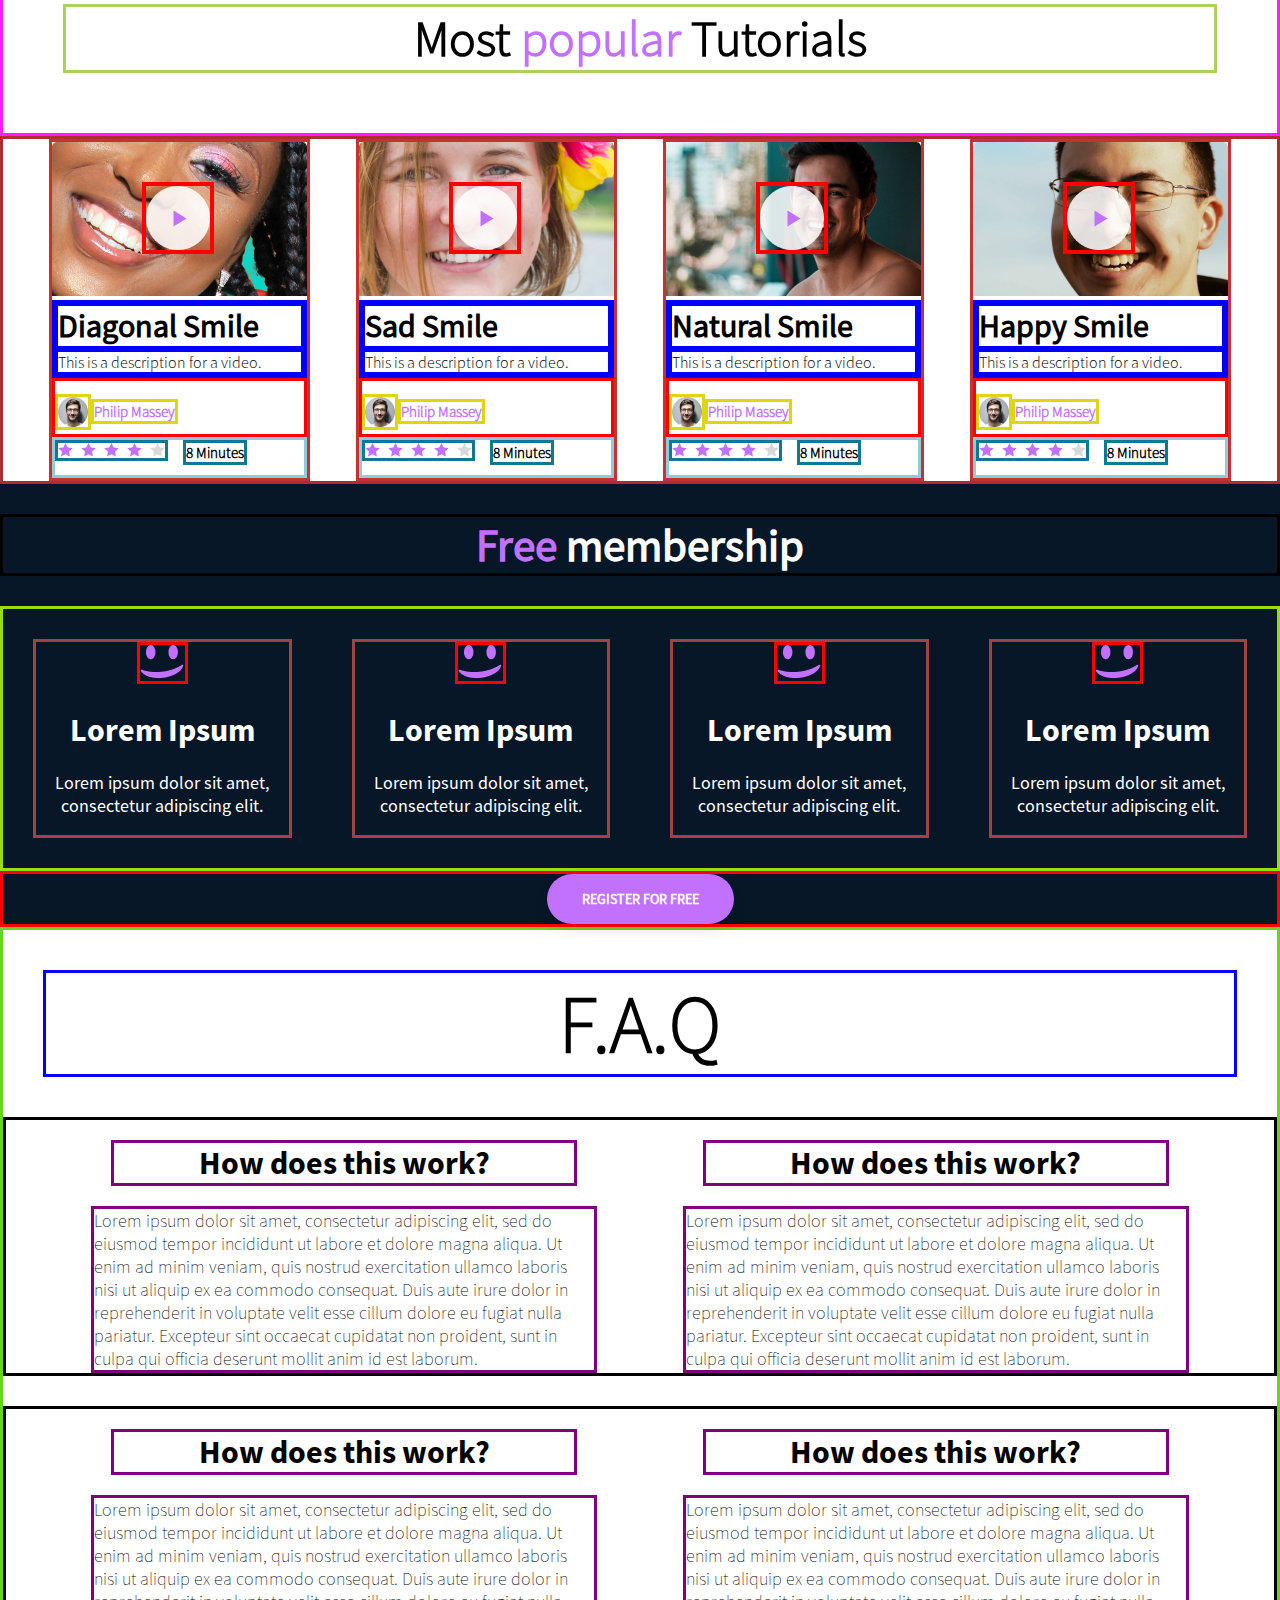
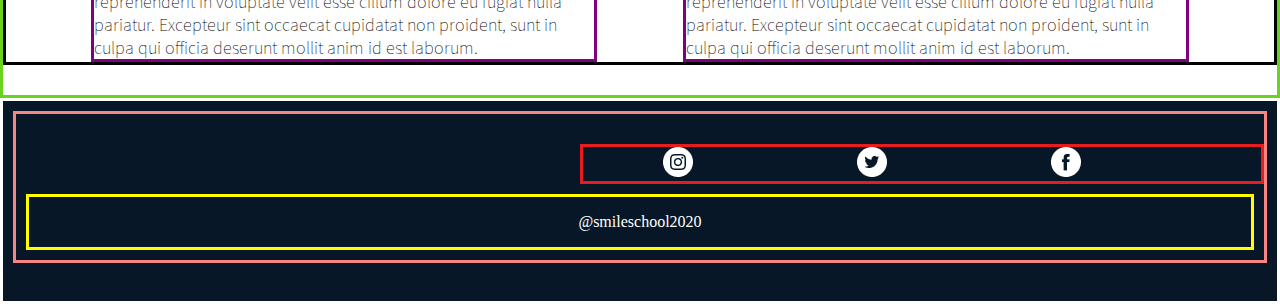
==== commit bc9f5642: "puttint some final touches in" ====
--- a/css_advanced/index.html
+++ b/css_advanced/index.html
@@ -94,7 +94,7 @@
       <section>
         <div class="VideoSection">
           <div class="titlevideo">
-          <h1 class="populartitle">Most Popular Tutorials</h1>
+          <h1 class="populartitle">Most <span style="color: #C271FF">popular</span> Tutorials</h1>
           </div>
           
           <div class="videogallery">
--- a/css_advanced/index.css
+++ b/css_advanced/index.css
@@ -56,6 +56,13 @@
     border: purple 3px solid;
     height: 30px;
     width: auto;
+    transition: 0.4s;
+}
+
+.headerlogo:hover  {
+    transform: scale(1.3);
+    width: auto;
+    transition: 0.4s;
 }
 
 .headerborder {
@@ -116,6 +123,12 @@
     line-height: normal;
     border: rgb(67, 179, 210) solid 3px;
     margin: 0px;
+    transition: 0.5s;
+}
+
+.GetSchooled h1:hover {
+    transform: scale(1.2);
+    transition: 0.5s;
 }
 
 .GetSchooled p {
@@ -130,11 +143,6 @@
     word-spacing: 90px;
     text-transform: uppercase;
     margin: 0px;
-}
-
-.GetSchooled p:hover {
-    transform: scale(1.1);
-    transition: 0.3s ease-in;
 }
 
 .buttoncontainer {
@@ -297,10 +305,11 @@
 }
 
 .populartitle {
-    border: 3px black solid;
+    border: 3px rgb(171, 209, 95) solid;
     text-align: center;
     margin: 60px;
-    font-family: Source Sans Pro;
+    font-size: 50px;
+    font-family: Source Sans Pro-Light;
 }
 
 .videogallery {
@@ -394,10 +403,12 @@
     color: #FFF;
     text-align: center;
     border: 3px black solid;
+    font-family: Source Sans Pro;
+    font-size: 45px;
 }
 
 .Membership {
-    border: 3px black solid;
+    border: 3px rgb(152, 221, 13) solid;
     display: flex;
     justify-content: space-evenly;
 }
@@ -416,13 +427,14 @@
 }
 
 .smileyface {
-    border: 3px red solid;
+    border: 3px rgb(162, 67, 67) solid;
     margin: 30px;
+    width: 100%;
+    text-align: center;
 }
 
 .smileyface img{
     border: 3px red solid;
-    margin: 10px 180px;
 }
 
 .registerbutton {
@@ -530,8 +542,8 @@
 }
 
 .bottomlogos img{
-    border: 3px rgb(29, 231, 29) solid;
-    padding: 0px 50px;
+    transition: 0.3s;
+    padding: 0px 80px;
 }
 
 .bottomtext {
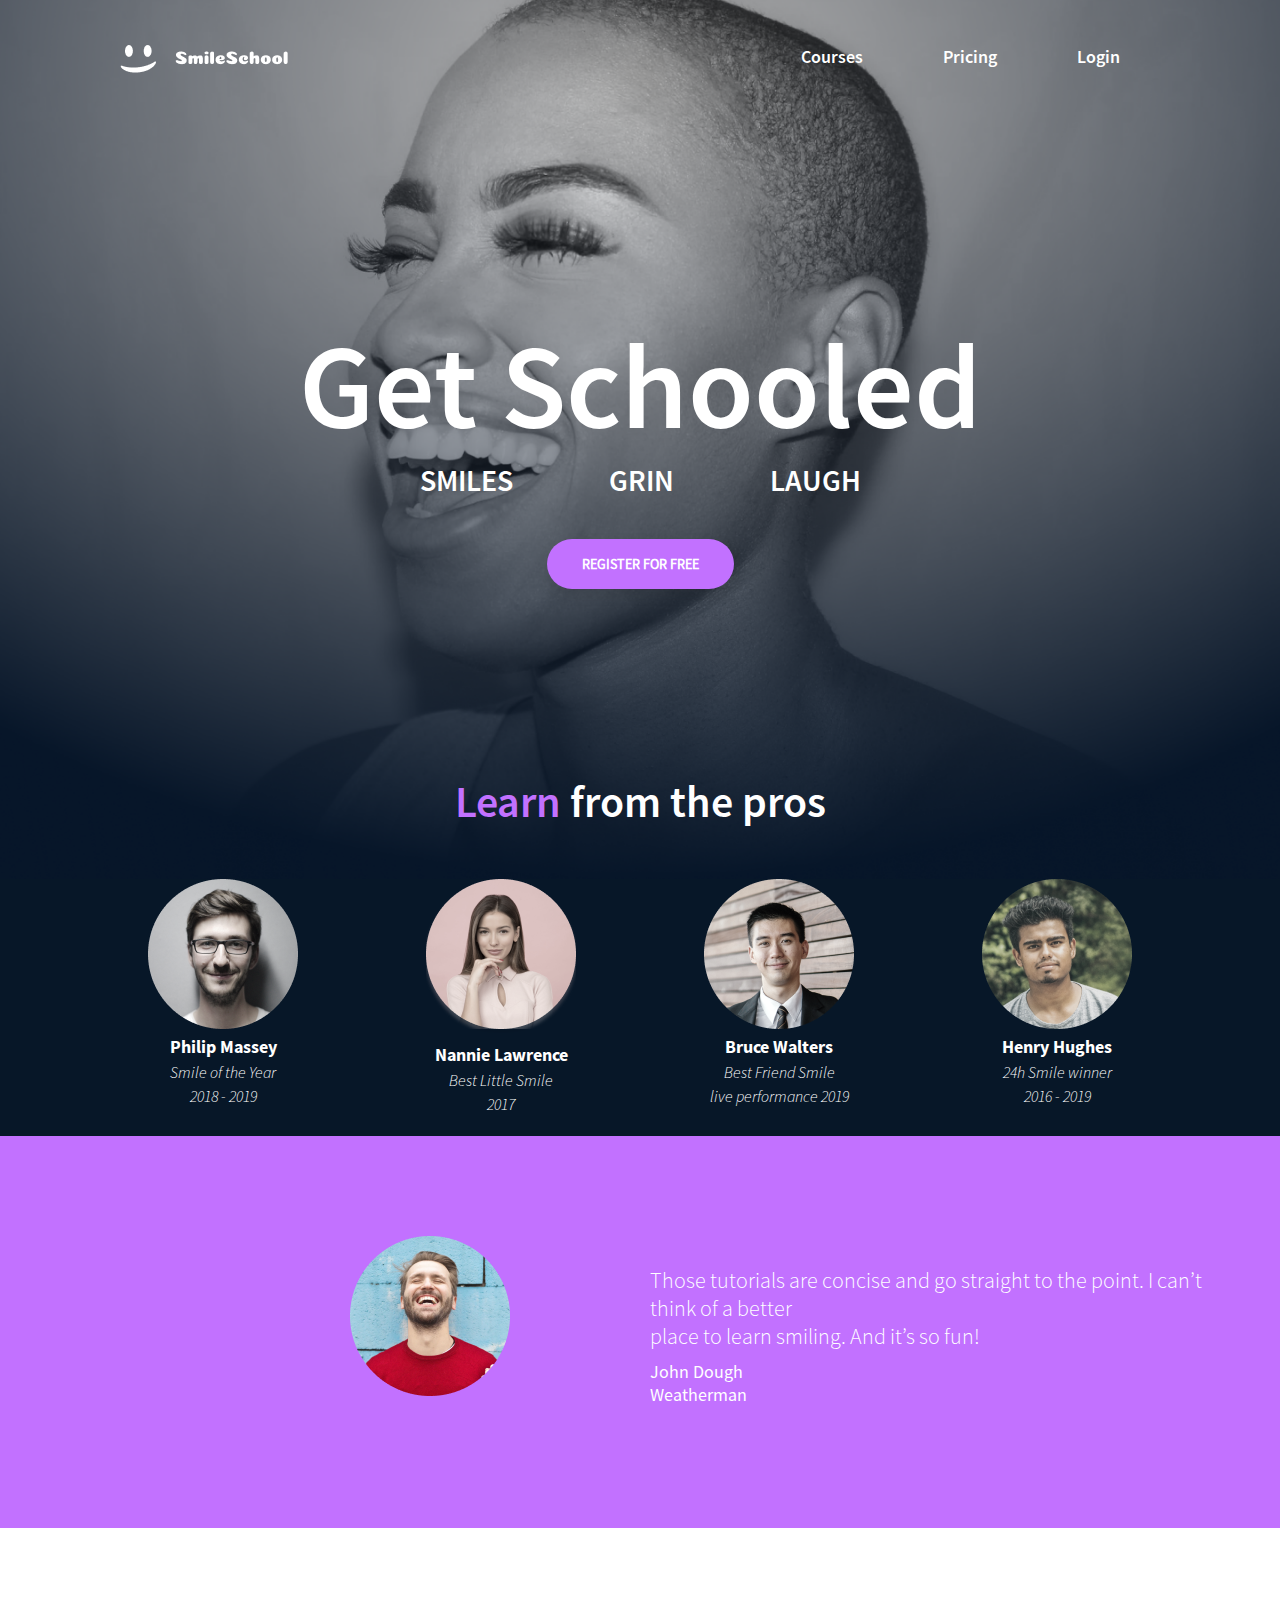
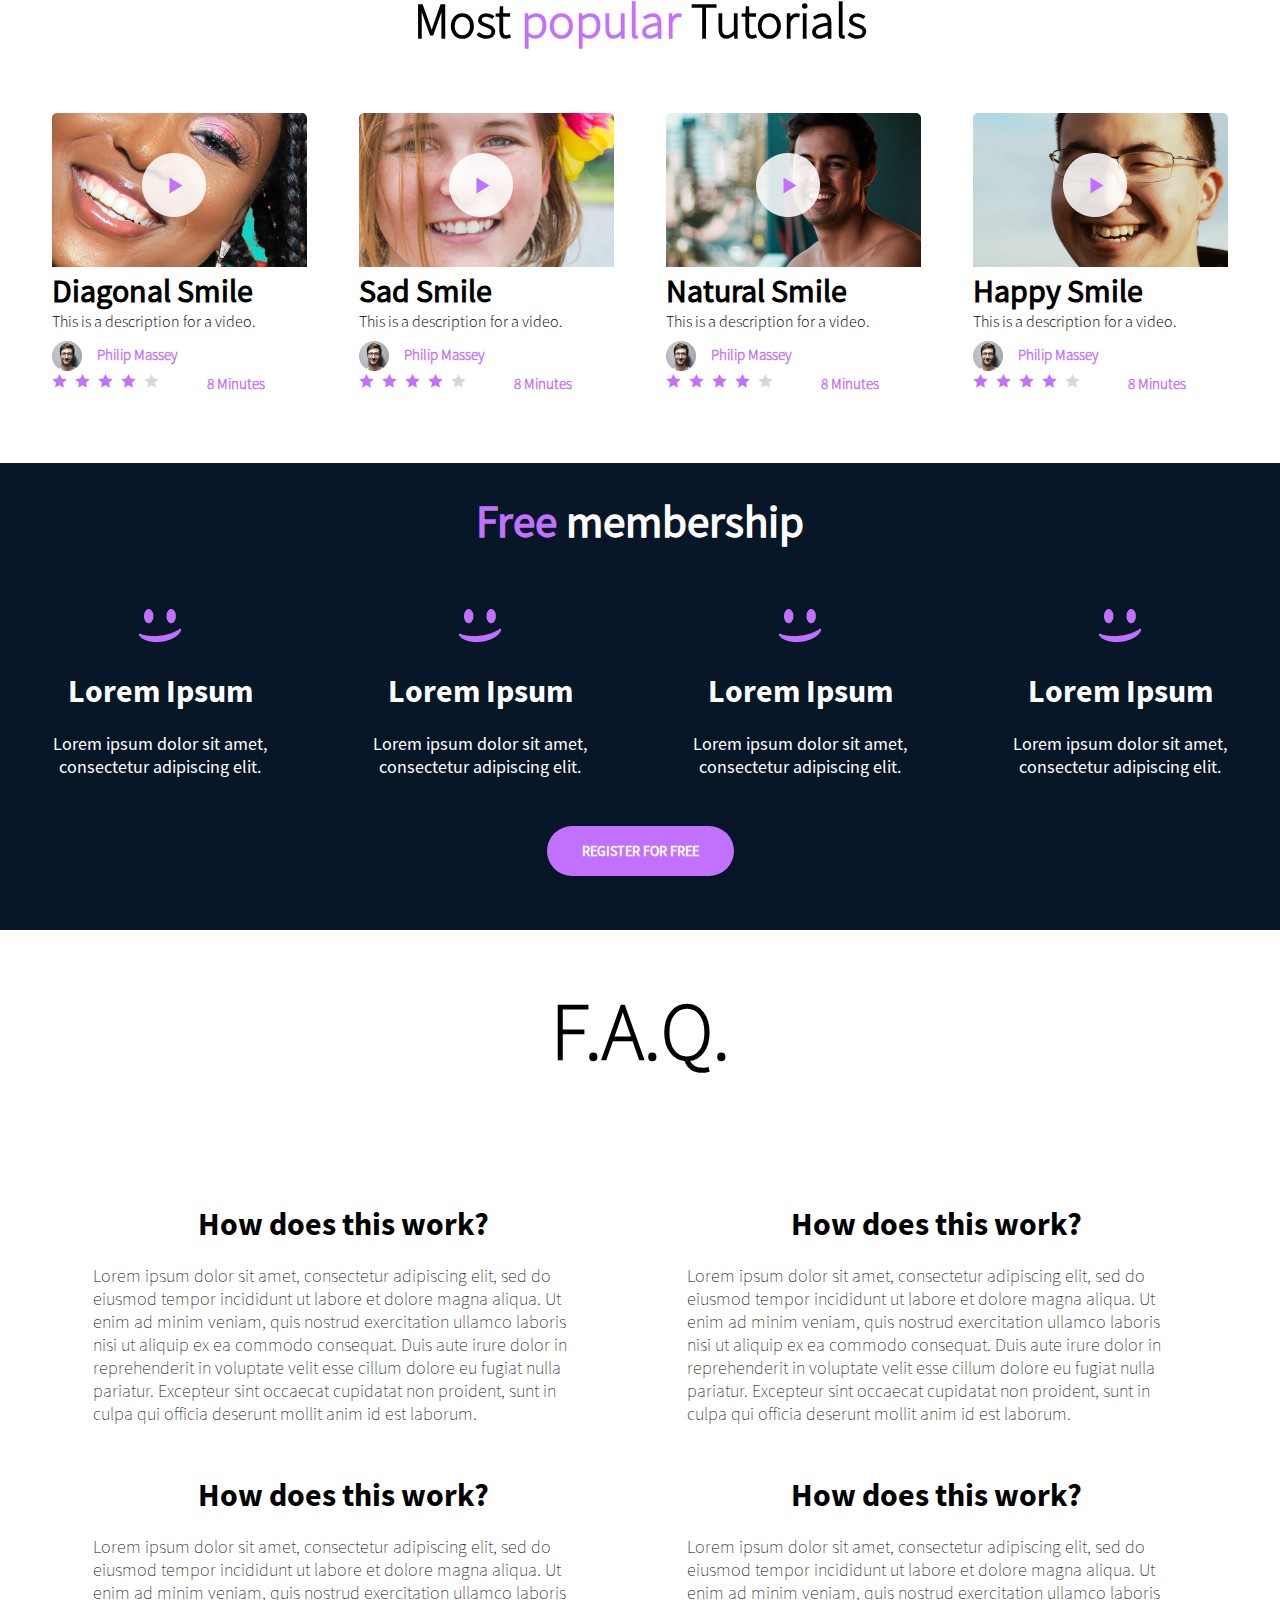
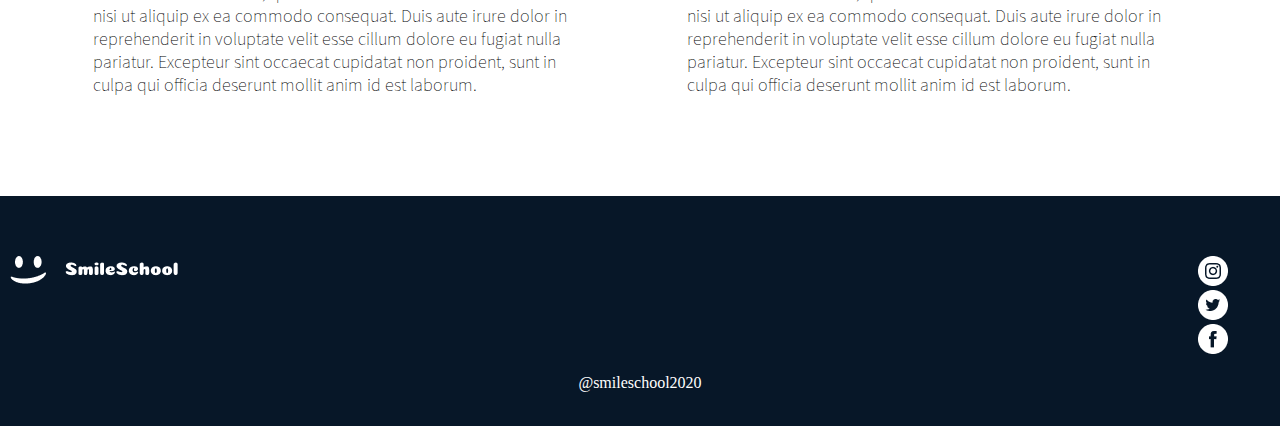
==== commit 0ff0456c: "Final Touches" ====
--- a/css_advanced/index.html
+++ b/css_advanced/index.html
@@ -224,7 +224,7 @@
 
           <!--This will display the FAQ section. Each row will conntain to boxes-->
           <section class="faqsection">
-            <h1 class="FAQ">F.A.Q</h1>
+            <h1 class="FAQ">F.A.Q.</h1>
 
             <div class="Row1">
               <div class="Box1">
--- a/css_advanced/index.css
+++ b/css_advanced/index.css
@@ -46,14 +46,14 @@
 /*---------------------------------------------------------------*/
 /*This is the Header. It contains the logo and the navbar links*/
 .Header {
-    border: 3px black solid;
+    border: 0px black solid;
     height: 80px;
     width: auto;
-    margin: 0px 100px; 
+    margin: 45px 100px; 
 }
 
 .headerlogo  {
-    border: purple 3px solid;
+    border: purple 0px solid;
     height: 30px;
     width: auto;
     transition: 0.4s;
@@ -66,12 +66,12 @@
 }
 
 .headerborder {
-    border: 3px red solid;
+    border: 0px red solid;
     margin: 20px;
 }
 
 .links {
-    border: red solid 3px;
+    border: red solid 0px;
     display: flex;
     float: right;
     list-style: none;
@@ -85,7 +85,7 @@
     font-weight: 700;
     line-height: normal;
     margin: 40px;
-    border: blue solid 2px;
+    border: blue solid 0px;
     text-decoration: none;
     transition: 0.3s all;
 }
@@ -93,7 +93,7 @@
 .links a:hover {
     transition: 0.3s;
     font-size: 27px;
-    color: blue;
+    color: rgb(31, 208, 252);
 }
 
 /*---------------------------------------------------------------*/
@@ -102,14 +102,14 @@
 /*This is the main banner. It will containn the title 
     Get Schooled along with the pros listed below*/
 .Banner {
-    border: 3px black solid;;
+    border: 0px black solid;;
     height: auto;
     width: auto;
 }
 
 .GetSchooled {
     margin: 185px 40px;
-    border: 3px rgb(194, 230, 34) solid;
+    border: 0px rgb(194, 230, 34) solid;
     align-items: center;
 }
 
@@ -121,7 +121,7 @@
     font-style: normal;
     font-weight: 700;
     line-height: normal;
-    border: rgb(67, 179, 210) solid 3px;
+    border: rgb(67, 179, 210) solid 0px;
     margin: 0px;
     transition: 0.5s;
 }
@@ -139,7 +139,7 @@
     font-style: normal;
     font-weight: 700;
     line-height: normal;
-    border: green 3px solid;
+    border: green 0px solid;
     word-spacing: 90px;
     text-transform: uppercase;
     margin: 0px;
@@ -147,7 +147,7 @@
 
 .buttoncontainer {
     text-align: center;
-    border: purple 3px solid;
+    border: purple 0px solid;
     margin: 40px;
 }
 
@@ -192,7 +192,8 @@
     font-weight: 300;
     line-height: normal;
     text-align: center;
-    border: yellow solid 2px;
+    border: yellow solid 0px;
+    margin: 50px;
 }
 
 .learntitle h1 {
@@ -201,15 +202,16 @@
 
 
 .ThePros {
-    border: 3px rgb(241, 47, 47) solid;
+    border: 0px rgb(241, 47, 47) solid;
     display: flex;
     justify-content: space-evenly;
+    margin: 20px;
 }
 
 /*Each icon will grow and saturate when hovered over*/
 .ThePros img {
     filter: saturate(0.4);
-    border: white solid 3px;
+    border: white solid 0px;
 }
 
 .ThePros img:hover {
@@ -217,6 +219,7 @@
     transition: 0.3s;
     transform: scale(1.1);
 }
+
 
 
 .ThePros h1 {
@@ -238,7 +241,7 @@
     font-style: italic;
     font-weight: 400;
     line-height: 24px;
-    margin: 3px;
+    margin: 0px;
 }
 
 
@@ -248,7 +251,7 @@
 /*This will display a portrait of a man, along with his quote to the side*/
 .thequote {
     display: flex;
-    border: purple solid 5px;
+    border: purple solid 0px;
     margin-top: 0px;
     width: auto;
     height: 392px;
@@ -258,18 +261,25 @@
 .QuotePerson {
     align-items: center;
     justify-content: center;
-    border: 3px red solid;
+    border: 0px red solid;
     margin-left: 250px;
 }
 
 .QuotePerson img {
     display: flex;
     margin: 100px;
+    transition: 0.3s;
+}
+
+.QuotePerson img:hover {
+    transition: 0.3s;
+    transform: scale(1.4);
+    filter: grayscale(40%);
 }
 
 .QuoteSection {
     width: 900px;
-    border: green 3px solid;
+    border: green 0px solid;
     justify-content: center;
 }
 
@@ -277,14 +287,14 @@
     font-family: Source Sans Pro-Light;
     color: #FFF;
     font-size: 22px;
-    border: 3px black solid;
+    border: 0px black solid;
     margin-top: 130px;
 }
 
 .QuoteSection p {
     color: #FFF;
     font-family: Source Sans Pro;
-    border: blue solid 3px;
+    border: blue solid 0px;
     margin: 10px 40px;
     font-size: 18px;
 }
@@ -296,16 +306,17 @@
 /*This is the video gallery that will display thumbnails and the 
     content creator*/
 .VideoSection {
-    border: 3px black solid;
+    border: 0px black solid;
+    background-color: #FFF;
 }
 
 .titlevideo {
     background-color: #FFF;
-    border: rgb(255, 29, 255) solid 3px;
+    border: rgb(255, 255, 255) solid 01px;
 }
 
 .populartitle {
-    border: 3px rgb(171, 209, 95) solid;
+    border: 0px rgb(171, 209, 95) solid;
     text-align: center;
     margin: 60px;
     font-size: 50px;
@@ -314,16 +325,15 @@
 
 .videogallery {
     background-color: #FFF;
-    border: 3px rgb(173, 46, 46) solid;
+    border: 0px rgb(173, 46, 46) solid;
     display: flex;
     justify-content: space-evenly;
-    height: auto;
+    height: 350px;
 }
 
 .play {
     margin: 40px 90px;
     position: absolute;
-    border: red solid 4px;
     transition: 0.3s;
 }
 
@@ -335,64 +345,66 @@
 
 .Video {
     height: 100%;
-    border: 3px rgb(199, 49, 49) solid;
+    border: 0px rgb(199, 49, 49) solid;
 }
 
 .titleanddesc {
-    border: blue solid 3px;
+    border: blue solid 0px;
 }
 
 .titleanddesc h1{
-    border: blue solid 3px;
+    border: blue solid 0px;
     margin: 0px;
     font-family: Source Sans Pro;
 }
 
 .titleanddesc p{
-    border: blue solid 3px;
+    border: blue solid 0px;
     margin: 0px;
     font-family:  Source Sans Pro-Light;
 }
 
 .philipmaseyvideo {
-    border: 3px red solid;
+    border: 0px red solid;
     display: flex;
     height: auto;
 }
 
 .philipmaseyvideo img {
-    border: 3px rgb(223, 213, 17) solid;
+    border: 0px rgb(223, 213, 17) solid;
     display: flex;
     height: 100%;
-    margin-top: 13px;
+    margin-top: 10px;
 }
 
 .philipmaseyvideo h1 {
-    border: 3px rgb(223, 213, 17) solid;
-    display: flex;
-    margin-top: 18px;
+    border: 0px rgb(223, 213, 17) solid;
+    display: flex;
+    margin-top: 14px;
+    margin-left: 15px;
     color: #C271FF;
     font-size: 15px;
     font-family: Source Sans Pro-Light;
 }
 
 .philipmaseyrating {
-    border: 3px rgb(143, 203, 218) solid;
+    border: 0px rgb(143, 203, 218) solid;
     display: flex;
 }
 
 .philipmaseyrating img {
-    border: 3px rgb(16, 120, 147) solid;
+    border: 0px rgb(16, 120, 147) solid;
     height: 100%;
 }
 
 .philipmaseyrating h1 {
     font-family: Source Sans Pro-Light;
-    border: 3px rgb(16, 120, 147) solid;
+    border: 0px rgb(16, 120, 147) solid;
     height: 100%;
     margin-top: 0px;
-    margin-left: 15px;
+    margin-left: 48px;
     font-size: 15px;
+    color: #C271FF;
 }
 /*---------------------------------------------------------------*/
 
@@ -402,13 +414,13 @@
 .freemembershiptitle {
     color: #FFF;
     text-align: center;
-    border: 3px black solid;
+    border: 0px black solid;
     font-family: Source Sans Pro;
     font-size: 45px;
 }
 
 .Membership {
-    border: 3px rgb(152, 221, 13) solid;
+    border: 0px rgb(152, 221, 13) solid;
     display: flex;
     justify-content: space-evenly;
 }
@@ -427,19 +439,19 @@
 }
 
 .smileyface {
-    border: 3px rgb(162, 67, 67) solid;
+    border: 0px rgb(162, 67, 67) solid;
     margin: 30px;
     width: 100%;
     text-align: center;
 }
 
 .smileyface img{
-    border: 3px red solid;
+    border: 0px red solid;
 }
 
 .registerbutton {
     text-align: center;
-    border: 3px red solid;
+    border: 0px red solid;
     position: relative;
 }
 /*---------------------------------------------------------------*/
@@ -450,20 +462,20 @@
 
 .faqsection{
     background: #FFF;
-    border: rgb(104, 212, 27) solid 3px;
+    border: rgb(104, 212, 27) solid 0px;
 }
 
 .FAQ {
-    border: blue solid 3px;
+    border: blue solid 0px;
     font-size: 80px;
     font-family: Source Sans Pro-ExtraLight;
     text-align: center;
-    margin: 40px;
+    padding: 50px;
 }
 
 
 .Row1 {
-    border: 3px black solid;
+    border: 0px black solid;
     justify-content: space-evenly;
     display: flex;
     margin: 30px 0px;
@@ -471,21 +483,21 @@
 
 .Row1 h1 {
     font-family: Source Sans Pro-Bold;
-    border: purple solid 3px;
+    border: purple solid 0px;
     text-align: center;
     margin: 20px;
 }
 
 .Row1 p {
     font-family: Source Sans Pro-ExtraLight;
-    border: purple solid 3px;
+    border: purple solid 0px;
     width: 500px;
     margin: 0px;
     font-size: 18px;
 }
 
 .Row2 {
-    border: 3px black solid;
+    border: 0px black solid;
     justify-content: space-evenly;
     display: flex;
     margin: 30px 0px;
@@ -493,16 +505,16 @@
 
 .Row2 h1 {
     font-family: Source Sans Pro-Bold;
-    border: purple solid 3px;
+    border: purple solid 0px;
     text-align: center;
     margin: 20px;
 }
 
 .Row2 p {
     font-family: Source Sans Pro-ExtraLight;
-    border: purple solid 3px;
+    border: purple solid 0px;
     width: 500px;
-    margin: 0px;
+    margin-bottom: 100px;
     font-size: 18px;
 }
 /*---------------------------------------------------------------*/
@@ -511,49 +523,45 @@
 /*This is the footer. It will be at the very end of the website and contain media icson.*/
 
 .Footer {
-    border: 3px rgb(255, 255, 255) solid;
+    border: 0px rgb(255, 255, 255) solid;
     height: 200px;
 }
 
 .footerborder {
     margin: 10px;
-    border: 3px rgb(248, 132, 132) solid;
+    border: 0px rgb(248, 132, 132) solid;
     height: auto;
 }
 
 .logoandicons {
-    justify-content: right;
-    display: flex;
-    border: 3px red solid 5px;
+    justify-content: left;
+    display: flex;
+    border:  red solid 0px;
 }
 
 .bottomicon {
-    left: -50%;
     position: relative;
-    border: 3px black solid;
+    border: 0px black solid;
     margin-top: 30px;
 }
 
 .bottomlogos {
     margin-top: 30px;
     align-items: right;
-    border: 3px rgb(231, 29, 29) solid;
-    padding-right: 100px;
+    border: 0px rgb(231, 29, 29) solid;
+    margin-left: 1000px;
 }
 
 .bottomlogos img{
     transition: 0.3s;
-    padding: 0px 80px;
+    padding: 0px 20px;
 }
 
 .bottomtext {
     margin: 10px;
     text-align: center;
     justify-content: center;
-    border: 3px yellow solid;
+    border: 0px yellow solid;
     color: white;
 }
 /*---------------------------------------------------------------*/
-
-
-
